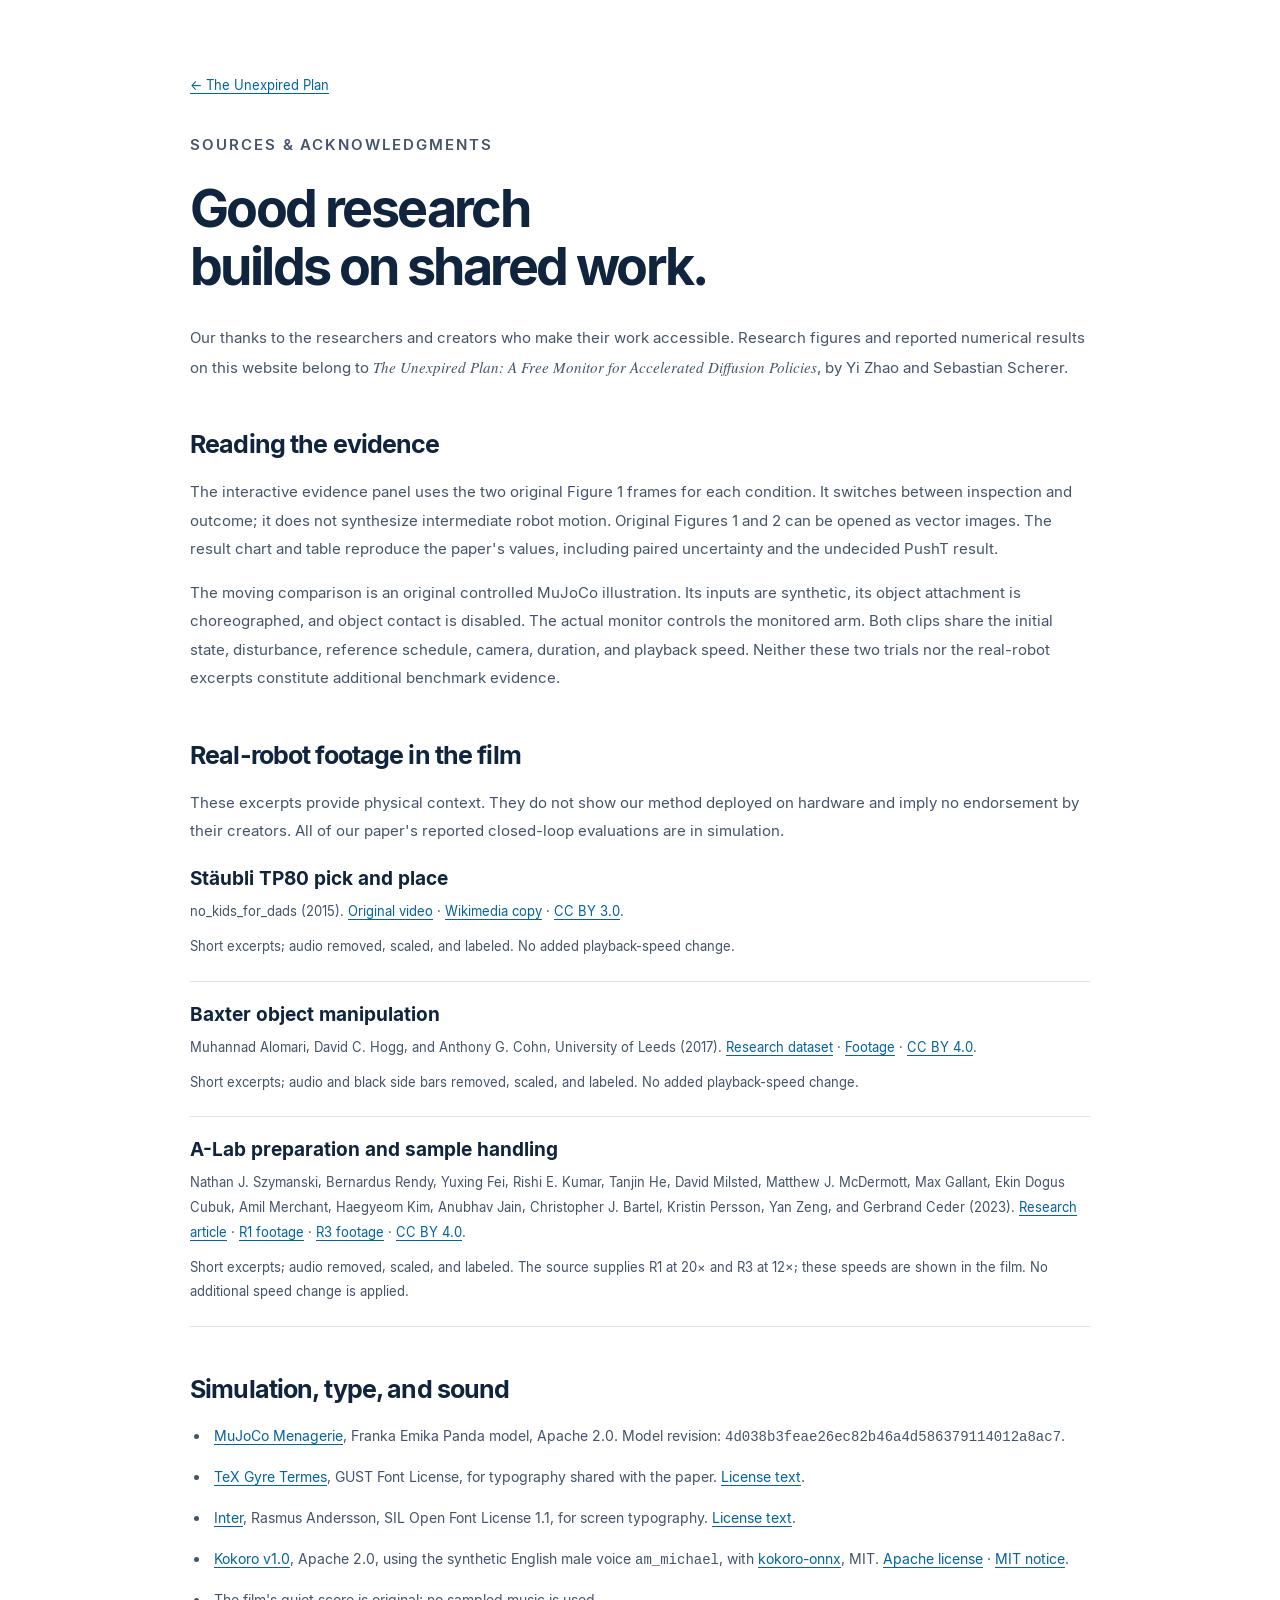
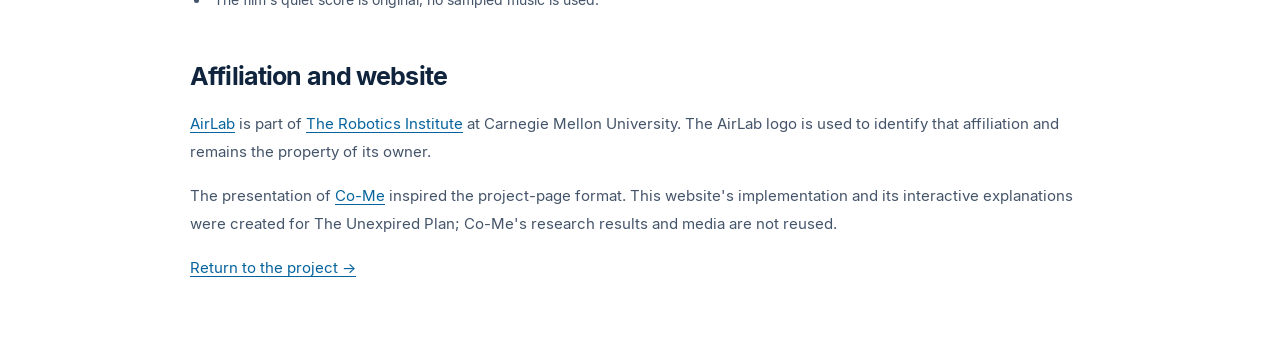
==== docs/credits.html @ 1ed5f67c "Release paper-aligned monitor, research website, and V3 film" ====
<!doctype html><html lang="en"><head><meta charset="utf-8"><meta name="viewport" content="width=device-width,initial-scale=1"><meta name="description" content="Research, footage, and software acknowledgments for The Unexpired Plan."><link rel="stylesheet" href="style.css"><link rel="icon" href="assets/favicon.svg" type="image/svg+xml"><title>Sources & acknowledgments · The Unexpired Plan</title></head><body><main class="credits-page wrap"><a class="back-link" href="./">← The Unexpired Plan</a><p class="eyebrow">SOURCES & ACKNOWLEDGMENTS</p><h1>Good research<br>builds on shared work.</h1><p>Our thanks to the researchers and creators who make their work accessible. Research figures and reported numerical results on this website belong to <em>The Unexpired Plan: A Free Monitor for Accelerated Diffusion Policies</em>, by Yi Zhao and Sebastian Scherer.</p><h2>Reading the evidence</h2><p>The interactive evidence panel uses the two original Figure 1 frames for each condition. It switches between inspection and outcome; it does not synthesize intermediate robot motion. Original Figures 1 and 2 can be opened as vector images. The result chart and table reproduce the paper's values, including paired uncertainty and the undecided PushT result.</p><p>The moving comparison is an original controlled MuJoCo illustration. Its inputs are synthetic, its object attachment is choreographed, and object contact is disabled. The actual monitor controls the monitored arm. Both clips share the initial state, disturbance, reference schedule, camera, duration, and playback speed. Neither these two trials nor the real-robot excerpts constitute additional benchmark evidence.</p><h2>Real-robot footage in the film</h2><p>These excerpts provide physical context. They do not show our method deployed on hardware and imply no endorsement by their creators. All of our paper's reported closed-loop evaluations are in simulation.</p><article class="credit-item"><h3>Stäubli TP80 pick and place</h3><p>no_kids_for_dads (2015). <a href="https://www.youtube.com/watch?v=PTOX66T6zS0">Original video</a> · <a href="https://commons.wikimedia.org/wiki/File:Staubli_TP80_pick_and_place.ogv">Wikimedia copy</a> · <a href="https://creativecommons.org/licenses/by/3.0/">CC BY 3.0</a>.</p><p>Short excerpts; audio removed, scaled, and labeled. No added playback-speed change.</p></article><article class="credit-item"><h3>Baxter object manipulation</h3><p>Muhannad Alomari, David C. Hogg, and Anthony G. Cohn, University of Leeds (2017). <a href="https://doi.org/10.5518/110">Research dataset</a> · <a href="https://commons.wikimedia.org/wiki/File:Baxter_full.webm">Footage</a> · <a href="https://creativecommons.org/licenses/by/4.0/">CC BY 4.0</a>.</p><p>Short excerpts; audio and black side bars removed, scaled, and labeled. No added playback-speed change.</p></article><article class="credit-item"><h3>A-Lab preparation and sample handling</h3><p>Nathan J. Szymanski, Bernardus Rendy, Yuxing Fei, Rishi E. Kumar, Tanjin He, David Milsted, Matthew J. McDermott, Max Gallant, Ekin Dogus Cubuk, Amil Merchant, Haegyeom Kim, Anubhav Jain, Christopher J. Bartel, Kristin Persson, Yan Zeng, and Gerbrand Ceder (2023). <a href="https://doi.org/10.1038/s41586-023-06734-w">Research article</a> · <a href="https://commons.wikimedia.org/wiki/File:Robot_arm_R1_operation_of_the_autonomous_laboratory_for_the_accelerated_synthesis_of_novel_materials_(handling_powders_and_slurries_in_the_sample_preparation_station).webm">R1 footage</a> · <a href="https://commons.wikimedia.org/wiki/File:Robot_arm_R3_(UR5e)_retrieving_powder_samples_(post-annealing)_and_cooperating_with_an_Aeris_X-ray_diffractometer_for_their_characterization_(autonomous_lab).webm">R3 footage</a> · <a href="https://creativecommons.org/licenses/by/4.0/">CC BY 4.0</a>.</p><p>Short excerpts; audio removed, scaled, and labeled. The source supplies R1 at 20× and R3 at 12×; these speeds are shown in the film. No additional speed change is applied.</p></article><h2>Simulation, type, and sound</h2><ul><li><a href="https://github.com/google-deepmind/mujoco_menagerie">MuJoCo Menagerie</a>, Franka Emika Panda model, Apache 2.0. Model revision: <code>4d038b3feae26ec82b46a4d586379114012a8ac7</code>.</li><li><a href="https://ctan.org/pkg/tex-gyre">TeX Gyre Termes</a>, GUST Font License, for typography shared with the paper. <a href="assets/licenses/TeX-Gyre-GUST-FONT-LICENSE.txt">License text</a>.</li><li><a href="https://rsms.me/inter/">Inter</a>, Rasmus Andersson, SIL Open Font License 1.1, for screen typography. <a href="assets/licenses/Inter-OFL.txt">License text</a>.</li><li><a href="https://huggingface.co/hexgrad/Kokoro-82M">Kokoro v1.0</a>, Apache 2.0, using the synthetic English male voice <code>am_michael</code>, with <a href="https://github.com/thewh1teagle/kokoro-onnx">kokoro-onnx</a>, MIT. <a href="assets/licenses/Apache-2.0.txt">Apache license</a> · <a href="assets/licenses/kokoro-onnx-MIT.txt">MIT notice</a>.</li><li>The film's quiet score is original; no sampled music is used.</li></ul><h2>Affiliation and website</h2><p><a href="https://theairlab.org/">AirLab</a> is part of <a href="https://www.ri.cmu.edu/">The Robotics Institute</a> at Carnegie Mellon University. The AirLab logo is used to identify that affiliation and remains the property of its owner.</p><p>The presentation of <a href="https://co-me-tokens.github.io/">Co-Me</a> inspired the project-page format. This website's implementation and its interactive explanations were created for The Unexpired Plan; Co-Me's research results and media are not reused.</p><p><a href="./">Return to the project →</a></p></main></body></html>
---- docs/style.css ----
@font-face{font-family:Inter;src:url('assets/fonts/Inter-Regular.ttf') format('truetype');font-weight:400;font-display:swap}
@font-face{font-family:Inter;src:url('assets/fonts/Inter-SemiBold.ttf') format('truetype');font-weight:600;font-display:swap}
@font-face{font-family:Inter;src:url('assets/fonts/Inter-Bold.ttf') format('truetype');font-weight:700;font-display:swap}
@font-face{font-family:Termes;src:url('assets/fonts/Termes-regular.ttf') format('truetype');font-weight:400;font-display:swap}
@font-face{font-family:Termes;src:url('assets/fonts/Termes-italic.ttf') format('truetype');font-weight:400;font-style:italic;font-display:swap}
:root{--ink:#10253d;--muted:#44546a;--blue:#05639d;--bright:#087cb9;--orange:#a84a10;--paper:#f8fafc;--line:#dbe3ed;--ice:#e9f3fa;--warm:#fcf0e6;--radius:18px;--max:1200px}
*,*::before,*::after{box-sizing:border-box}html{scroll-behavior:smooth;scroll-padding-top:90px}body{margin:0;background:#fff;color:var(--ink);font-family:Inter,Arial,sans-serif;font-size:17px;line-height:1.65;-webkit-font-smoothing:antialiased}button,input{font:inherit}button,a,input{-webkit-tap-highlight-color:transparent}button{cursor:pointer}a{color:inherit;text-decoration:none}a:hover{color:var(--blue)}a:focus-visible,button:focus-visible,input:focus-visible,summary:focus-visible,[tabindex]:focus-visible{outline:3px solid #d36828;outline-offset:5px}img,video,svg{max-width:100%}img,video{display:block}button{color:inherit}h1,h2,h3,p,figure{margin:0}h1,h2,h3{line-height:1.12}strong,b{font-weight:600}sub{line-height:0}button{border:0}em{font-family:Termes,Georgia,serif;font-weight:400}.wrap{width:min(var(--max),calc(100% - 96px));margin-inline:auto}.section{padding-top:116px;padding-bottom:116px}.eyebrow,.micro{font-size:12px;letter-spacing:.13em;font-weight:600;line-height:1.5}.eyebrow{color:var(--blue)}.micro{color:var(--muted)}.small-note{font-size:13px;line-height:1.6;color:var(--muted)}.sr-only{position:absolute;width:1px;height:1px;overflow:hidden;clip:rect(0,0,0,0);white-space:nowrap}.skip-link{position:fixed;z-index:30;top:10px;left:15px;padding:8px 15px;background:white;transform:translateY(-150%)}.skip-link:focus{transform:none}.site-header{height:76px;border-bottom:1px solid #dbe3edb3;display:flex;align-items:center;justify-content:space-between;padding:0 48px;background:#ffffffed;position:sticky;top:0;z-index:10;backdrop-filter:blur(16px)}.wordmark{display:flex;align-items:center;gap:11px;font-size:11px;letter-spacing:.14em;font-weight:700}.mark{width:29px;height:29px;stroke:var(--blue);stroke-width:2.5;fill:none}.mark circle{fill:var(--orange);stroke:none}.site-header nav{display:flex;gap:30px;align-items:center;font-size:13px;font-weight:600}.site-header nav a{position:relative;padding:8px 0}.site-header nav a::after{content:'';position:absolute;left:0;bottom:0;width:0;height:2px;background:var(--blue);transition:width .2s}.site-header nav a:hover::after,.site-header nav a.current::after{width:100%}
.hero{position:relative;padding-top:72px;background:linear-gradient(180deg,#f5f8fc 0%,#fff 88%);overflow:hidden}.hero-grid{position:absolute;inset:0 0 auto;height:550px;background-image:linear-gradient(#5882b20b 1px,transparent 1px),linear-gradient(90deg,#5882b20b 1px,transparent 1px);background-size:64px 64px;mask-image:linear-gradient(#000,transparent);pointer-events:none}.hero-copy{position:relative;text-align:center}.hero .eyebrow{display:flex;align-items:center;justify-content:center;gap:9px;font-size:11px}.status-dot{width:6px;height:6px;border-radius:50%;background:var(--blue);box-shadow:0 0 0 5px #05639d12}.hero h1{font-size:clamp(58px,7.2vw,99px);font-weight:600;letter-spacing:-.064em;margin-top:26px;line-height:1.08}.hero h1 em{letter-spacing:-.035em;color:var(--blue);font-size:1.08em}.title-dot{color:var(--orange)}.subtitle{font-size:clamp(19px,2.15vw,27px);letter-spacing:-.025em;line-height:1.4;margin-top:16px}.authors{display:flex;justify-content:center;gap:18px;align-items:center;margin-top:27px;font-size:18px;font-weight:600}.authors a{border-bottom:1px solid #b9c9d9}.authors>span{font-weight:400;color:#8795a8}.affiliation{font-size:13px;color:var(--muted);margin-top:9px}.hero-actions{display:flex;justify-content:center;gap:12px;margin:28px 0 48px}.button{display:inline-flex;align-items:center;justify-content:center;gap:12px;min-height:48px;border-radius:8px;padding:11px 20px;font-size:13px;font-weight:600;border:1px solid transparent;transition:background .2s,transform .2s}.button:hover{transform:translateY(-2px)}.button.primary{background:var(--ink);color:#fff;box-shadow:0 4px 12px #152b4315}.button.primary:hover{background:var(--blue)}.button.secondary{border-color:#c9d6e3;background:#ffffffaa}.button-detail{font-size:11px;font-weight:400;color:#d3e1ee;padding-left:12px;border-left:1px solid #ffffff35}.comparison{position:relative;box-shadow:0 24px 60px -24px #1a365d35;border:1px solid #d3dfeb;background:white;border-radius:var(--radius);overflow:hidden}.comparison-top{display:flex;justify-content:space-between;padding:15px 24px;border-bottom:1px solid var(--line);background:#fafcfe}.comparison-top .micro{font-size:10px;letter-spacing:.12em}.paired-views{display:grid;grid-template-columns:1fr 1fr}.trial{position:relative;min-width:0}.trial+.trial{border-left:1px solid var(--line)}.trial figcaption{display:flex;justify-content:space-between;align-items:center;gap:12px;padding:18px 24px 0;position:relative;z-index:1}.condition{font-size:15px;font-weight:600;display:flex;align-items:center;gap:8px;white-space:nowrap}.condition i{display:inline-block;width:7px;height:7px;border-radius:50%;background:var(--orange)}.on .condition i{background:var(--blue)}.trial-state{font-size:11px;line-height:1.3;color:var(--muted);text-align:right}.trial video{width:100%;height:auto;aspect-ratio:16/9;object-fit:contain;background:white}.outcome{position:absolute;right:22px;bottom:14px;padding:4px 9px;font-size:12px;font-weight:600;border-radius:4px;background:var(--warm);color:var(--orange);opacity:0;transform:translateY(4px);transition:opacity .25s,transform .25s}.on .outcome{background:var(--ice);color:var(--blue)}.outcome.visible{opacity:1;transform:none}.comparison-controls{display:flex;gap:15px;align-items:center;border-top:1px solid var(--line);padding:10px 20px;background:#f8fafc}.icon-button{background:transparent;min-width:32px;min-height:32px;display:inline-grid;place-items:center;font-size:16px;border-radius:6px}.icon-button:hover{background:var(--ice)}input[type=range]{accent-color:var(--blue);height:24px;cursor:pointer;min-width:0}.comparison-controls input{flex:1}.timecode{font-family:Inter,Arial,sans-serif;font-size:11px;font-variant-numeric:tabular-nums;white-space:nowrap;color:var(--muted)}.text-button{background:none;font-size:12px;font-weight:600;white-space:nowrap;padding:6px 0;display:inline-flex;gap:8px;align-items:center;border-bottom:1px solid #b8cbdc;color:var(--blue);line-height:1.4}.text-button:hover{color:var(--orange);border-color:var(--orange)}.comparison-caption{padding:14px 24px 16px;font-size:11px;color:var(--muted);line-height:1.8}.comparison-caption a{display:inline-block;border-bottom:1px solid #aabfd0;margin-left:3px}.hero-takeaway{display:flex;align-items:center;justify-content:space-between;padding-top:43px;padding-bottom:46px;border-bottom:1px solid var(--line)}.hero-takeaway p{font-size:23px;letter-spacing:-.035em;line-height:1.45;color:var(--muted)}.hero-takeaway strong{color:var(--ink)}.round-link{width:44px;height:44px;border:1px solid #b9cddb;border-radius:50%;display:grid;place-items:center;font-size:23px;color:var(--blue)}.round-link:hover{background:var(--ice)}
.section-heading{max-width:810px;margin-bottom:50px}.section-heading h2,.closing h2{font-size:clamp(40px,4.8vw,65px);letter-spacing:-.045em;line-height:1.08;font-weight:600;margin:18px 0 21px}.section-heading h2 em,.closing h2 em{color:var(--blue);font-size:1.1em}.section-lead{max-width:720px;font-size:18px;line-height:1.75;color:var(--muted)}.section-lead strong{color:var(--ink)}.evidence-toolbar{display:flex;justify-content:space-between;align-items:center;gap:15px;margin-bottom:18px}.evidence-toolbar>p{font-weight:600;font-size:15px}.segmented{display:inline-flex;background:#edf2f7;padding:4px;border-radius:8px;gap:2px}.segmented button{background:transparent;color:var(--muted);padding:7px 14px;font-size:12px;font-weight:600;border-radius:5px;white-space:nowrap}.segmented button.active{background:white;color:var(--ink);box-shadow:0 1px 5px #29496115}.evidence-grid{display:grid;grid-template-columns:repeat(3,1fr);gap:20px}.evidence-case{min-width:0;border:1px solid var(--line);border-radius:12px;overflow:hidden;background:#fff}.case-head{padding:19px 22px 15px}.case-head .micro{font-size:9px}.case-head h3{font-size:19px;font-weight:600;margin-top:7px;letter-spacing:-.025em}.paper-frame{padding:0 20px}.paper-frame img{width:100%;height:auto;aspect-ratio:1/1;object-fit:cover;border-radius:4px;transition:opacity .16s}.case-result{padding:19px 22px 15px;display:flex;align-items:center;justify-content:space-between;gap:10px}.case-result>strong{font-size:35px;letter-spacing:-.065em;line-height:1;color:var(--blue)}.case-result strong span{font-size:22px;letter-spacing:-.035em;color:var(--muted);font-weight:400}.case-result>span{font-size:11px;color:var(--muted)}.harmful .case-result>strong{color:var(--orange)}.case-reading{padding:15px 22px;background:var(--paper);border-top:1px solid var(--line);display:flex;flex-direction:column;gap:7px;font-size:11px;line-height:1.5}.case-reading>span{display:flex;justify-content:space-between;gap:8px;color:var(--muted)}.case-reading b{font-weight:400;font-variant-numeric:tabular-nums}.case-reading>strong{font-size:12px}.blue{color:var(--blue)}.orange{color:var(--orange)}.figure-caption{display:flex;align-items:flex-start;justify-content:space-between;gap:36px;margin-top:20px;font-size:12px;line-height:1.75;color:var(--muted)}.figure-caption p{max-width:790px}.abstract,.scope-notes{border-top:1px solid var(--line);border-bottom:1px solid var(--line);margin-top:36px}.abstract summary,.scope-notes summary{cursor:pointer;list-style:none;display:flex;justify-content:space-between;align-items:center;padding:18px 0;font-size:13px;font-weight:600}.abstract summary::-webkit-details-marker,.scope-notes summary::-webkit-details-marker{display:none}.abstract summary>span,.scope-notes summary>span{font-size:23px;font-weight:400}.abstract[open] summary>span,.scope-notes[open] summary>span{transform:rotate(45deg)}.abstract>div,.scope-notes>div{max-width:860px;padding:0 0 25px;font-size:15px;color:var(--muted)}.abstract p+p,.scope-notes p+p{margin-top:13px}
.method-section{background:var(--paper);border-top:1px solid var(--line);border-bottom:1px solid var(--line)}.method-lab{border:1px solid #cddae7;background:white;border-radius:var(--radius);overflow:hidden;box-shadow:0 12px 25px #214a7705}.method-intro{display:flex;gap:18px;align-items:flex-start;padding:28px 32px}.step-number{font-family:Termes,Georgia,serif;font-size:32px;line-height:1;color:#708aa2;font-style:italic;flex-shrink:0}.method-intro h3{font-size:22px;letter-spacing:-.035em;line-height:1.3}.method-intro p{font-size:14px;color:var(--muted);max-width:710px;margin-top:8px}.lab-label{margin-left:auto;white-space:nowrap;color:var(--muted);font-size:9px;letter-spacing:.1em;line-height:2}.plan-lab{padding:4px 32px 26px}.plan-label{display:flex;justify-content:space-between;gap:20px;font-size:12px;font-weight:600;margin:12px 0 10px}.plan-label>span+span{font-weight:400;color:var(--muted);font-size:11px}.plan-row{display:grid;grid-template-columns:repeat(10,1fr);gap:7px;height:56px}.action-cell{display:flex;align-items:center;justify-content:center;font-size:18px;font-variant-numeric:tabular-nums;border:1px solid #b9d4e8;background:#e7f2fa;color:var(--blue);border-radius:5px;transition:background .2s,color .2s,border-color .2s,opacity .2s}.action-cell.past{background:#eef1f4;color:#657286;border-color:#e1e6ec}.action-cell.empty{border:1px dashed #dfe5ed;background:transparent}.action-cell.compared{box-shadow:inset 0 0 0 2px var(--blue);border-color:var(--blue);font-weight:700;background:#d3e9f8}.proposal-row .action-cell{background:var(--warm);border-color:#e8c9b0;color:var(--orange)}.proposal-row .action-cell.empty{background:transparent;border:1px dashed #dfe5ed}.proposal-row .action-cell.compared{box-shadow:inset 0 0 0 2px var(--blue);border-color:var(--blue)}.plan-key{display:flex;justify-content:flex-end;gap:20px;margin-top:14px;font-size:10px;color:var(--muted)}.plan-key>span{display:flex;align-items:center;gap:6px}.plan-key i{width:10px;height:10px;border-radius:2px;display:inline-block;border:1px solid #c6d0dc}.key-past{background:#eef1f4}.key-plan{background:#e7f2fa}.plan-key .key-active{background:#d3e9f8;border:2px solid var(--blue)}.call-control{display:flex;align-items:center;gap:18px;margin-top:26px;border-top:1px solid var(--line);padding-top:18px}.call-control>label{font-size:11px;margin-left:auto}.call-control input{width:230px}.call-control output{font-size:14px;width:17px;color:var(--blue);font-weight:600}.lab-explanation{font-size:13px;margin-top:18px;padding:15px 18px;background:#f1f7fb;border-left:2px solid var(--blue);color:var(--ink);min-height:51px}.method-bottom{display:grid;grid-template-columns:1.05fr 1fr;border-top:1px solid var(--line)}.method-bottom article{padding:28px 32px}.method-bottom article+article{border-left:1px solid var(--line)}.method-bottom .method-intro{padding:0;align-items:center;margin-bottom:22px}.method-bottom .method-intro h3{font-size:20px}.checks-tabs button{padding:6px 13px}.check-lab>svg{width:100%;margin-top:20px;height:auto;display:block}.plot-guide{fill:none;stroke:#dbe3ed;stroke-width:1}.reference-curve{fill:none;stroke:#344f69;stroke-width:5;stroke-linecap:round}.proposal-curve{fill:none;stroke:#b26e1d;stroke-width:3;stroke-linecap:round;transition:d .35s}.truth-curve{fill:none;stroke:#a84a10;stroke-width:3;stroke-dasharray:8 8;opacity:0}.curve-key{display:flex;flex-wrap:wrap;gap:8px 16px;font-size:10px;color:var(--muted);margin:7px 0 18px}.curve-key span{display:flex;align-items:center;gap:5px}.curve-key [hidden]{display:none}.curve-key i{width:16px;height:0;border-top:3px solid #344f69}.curve-key .accel-line{border-color:#b26e1d}.curve-key .truth-line{border-color:#a84a10;border-top-style:dashed}.check-lab>p:not(.small-note),.response-lab>p{font-size:14px;line-height:1.75;min-height:74px}.check-lab .small-note{font-size:11px;margin-top:15px}.response-diagram{position:relative;height:183px;margin:30px 0 27px}.response-diagram>div{display:flex;align-items:center;gap:20px;height:47px}.ladder-label{font-size:11px;width:113px;flex-shrink:0;line-height:1.3;color:var(--muted)}.ladder-bar{display:block;border-top:1px dashed #cad4df;flex:1}.response-diagram svg{position:absolute;top:13px;left:123px;width:calc(100% - 123px);height:115px;overflow:visible}.response-diagram path{stroke:var(--blue);stroke-width:3;fill:none;stroke-linejoin:round;stroke-dasharray:560;stroke-dashoffset:0}.response-diagram circle{fill:var(--orange);stroke:white;stroke-width:2}.response-callout{margin-top:20px;border-top:1px solid var(--line);padding-top:16px;display:flex;justify-content:space-between;gap:15px;font-size:11px}.response-callout strong{color:var(--blue)}.paper-method{margin-top:30px;padding:24px;background:white;border:1px solid var(--line);border-radius:12px}.figure-button{display:block;background:white;width:100%;padding:0;position:relative;text-align:right}.figure-button img{width:100%;height:auto}.figure-button>span{display:inline-flex;align-items:center;gap:18px;font-size:11px;font-weight:600;color:var(--blue);padding-top:18px}.selection-strip{margin-top:36px;border-top:1px solid #cbd9e6;padding:29px 0 0}.selection-strip p{font-size:22px;line-height:1.5;letter-spacing:-.035em;margin-top:9px;max-width:780px}.selection-strip p strong{color:var(--blue)}.selection-footnote{display:block;font-size:12px;color:var(--muted);margin-top:12px}
.heldout-heading{display:flex;align-items:center;justify-content:space-between;padding:36px 0 40px;gap:40px;border-top:1px solid var(--line)}.heldout-heading h3{font-size:33px;font-weight:600;letter-spacing:-.04em;margin-top:14px;line-height:1.13}.heldout-heading p{font-size:13px;color:var(--muted);margin-top:15px}.headline-stat{display:flex;flex-direction:column;align-items:flex-end;text-align:right}.headline-stat>strong{font-size:103px;font-weight:400;line-height:1;color:var(--blue);letter-spacing:-.07em}.headline-stat>strong span{font-size:50px;letter-spacing:-.04em;margin-left:6px}.headline-stat>span{font-size:13px;margin-top:7px;color:var(--muted)}.headline-stat p{background:var(--ice);padding:7px 14px;border-radius:5px;color:var(--blue);font-size:13px;margin-top:14px}.heldout-chart{padding:28px 30px 22px;background:var(--paper);border-radius:var(--radius);border:1px solid var(--line)}.chart-column-head,.result-chart-row,.chart-axis{display:grid;grid-template-columns:220px 1fr 130px;gap:25px}.chart-column-head{font-size:10px;line-height:1.6;color:var(--muted);margin-bottom:20px}.chart-column-head>span:last-child{text-align:right}.result-chart-row{align-items:center;min-height:100px}.row-name{font-size:14px;font-weight:600;line-height:1.4}.row-name>span{font-size:11px;font-weight:400;display:block;color:var(--muted);margin-top:4px}.plot-area{height:100px;position:relative}.margin-band{position:absolute;top:0;bottom:0;left:60%;width:40%;background:#ddecf9}.zero-line{position:absolute;top:0;bottom:0;left:80%;border-left:1px dashed #7994aa}.estimate{position:absolute;left:var(--point);top:50%;color:var(--blue)}.estimate i{width:11px;height:11px;border-radius:50%;background:currentColor;position:absolute;left:-5px;top:-5px;border:2px solid var(--paper)}.estimate b{position:absolute;white-space:nowrap;left:0;bottom:10px;font-size:12px;font-weight:600;transform:translateX(-50%);letter-spacing:-.02em}.estimate.baseline{color:var(--orange)}.row-speed{font-size:26px;text-align:right;letter-spacing:-.035em;font-weight:400}.ours .row-name,.ours .row-speed{color:var(--blue)}.interval{position:absolute;left:var(--left);width:var(--width);height:2px;background:var(--blue);top:50%}.interval::before,.interval::after{content:'';height:11px;width:2px;position:absolute;top:-4px;background:var(--blue)}.interval::after{right:0}.chart-axis{margin-top:6px;font-size:11px;color:var(--muted);font-variant-numeric:tabular-nums}.chart-axis>div{display:flex;justify-content:space-between}.chart-axis>div>span{width:0;display:flex;justify-content:center}.chart-note{font-size:12px;color:var(--muted);margin-top:17px;display:flex;align-items:center;gap:8px}.margin-swatch{width:13px;height:13px;border:1px solid #9bbbda;background:#ddecf9;display:inline-block;flex-shrink:0}.family-heading{display:flex;justify-content:space-between;align-items:baseline;gap:20px;margin:65px 0 22px}.family-heading h3{font-size:23px;font-weight:600;letter-spacing:-.035em}.family-heading p{font-size:11px;color:var(--muted)}.table-scroll{overflow-x:auto}table{width:100%;border-collapse:collapse;white-space:nowrap;text-align:left}thead th{font-size:11px;font-weight:400;color:var(--muted);padding:14px 16px;border-top:1px solid var(--line);border-bottom:1px solid var(--line)}thead th:first-child,tbody th{padding-left:0}tbody th,tbody td{padding:23px 16px;border-bottom:1px solid var(--line);font-size:14px;font-weight:400}tbody th{font-weight:600}tbody th span{display:block;color:var(--muted);font-size:11px;font-weight:400;margin-top:3px}.table-speed{font-size:21px;color:var(--blue);letter-spacing:-.03em}.verdict{font-size:11px;padding:4px 8px;border-radius:4px;background:var(--ice);color:var(--blue)}.verdict.undecided{background:var(--warm);color:var(--orange)}.result-notes{display:grid;grid-template-columns:1fr 1fr;gap:40px;margin-top:26px;font-size:13px;color:var(--muted);line-height:1.8}.result-notes strong{color:var(--ink)}
.film-section{background:#10253d;color:#fff}.film-section .eyebrow{color:#91cef3}.film-heading{display:flex;justify-content:space-between;gap:30px;align-items:flex-end;margin-bottom:32px}.film-heading h2{font-size:52px;letter-spacing:-.05em;font-weight:600;margin-top:16px}.film-heading>p{color:#c9d8e6;font-size:14px;line-height:1.7}.film-section video{width:100%;height:auto;aspect-ratio:16/9;border-radius:10px;background:#fff;border:1px solid #ffffff30}.film-chapters{display:flex;justify-content:space-between;gap:20px;border-bottom:1px solid #516275;padding:21px 0}.film-chapters button{padding:0;background:none;text-align:left;line-height:1.4;color:#eef5fc;font-size:12px}.film-chapters button>span{color:#9ab8d0;font-size:11px;display:block;margin-bottom:5px;font-variant-numeric:tabular-nums}.film-chapters button:hover{color:#9edaff}.film-notes{display:grid;grid-template-columns:1.1fr 1fr;gap:44px;padding-top:28px;font-size:12px;line-height:1.85;color:#c9d8e6}.film-notes strong{color:white}.film-notes a{color:#a3dcff;border-bottom:1px solid #6ba7cb}.closing{display:flex;justify-content:space-between;align-items:center;padding-top:100px;padding-bottom:62px;gap:30px}.closing h2{font-size:55px;margin-bottom:0}.airlab-link{max-width:240px}.airlab-link img{width:240px;height:auto}.citation{padding:24px 28px;background:var(--paper);border:1px solid var(--line);border-radius:12px}.citation-heading{display:flex;justify-content:space-between;align-items:center;gap:20px;margin-bottom:18px}.citation h3{font-size:17px;font-weight:600}.citation pre{overflow-x:auto;font-size:12px;line-height:1.75;font-family:ui-monospace,SFMono-Regular,Consolas,monospace;color:#2a4d70;margin:0;white-space:pre-wrap;overflow-wrap:anywhere}.citation .small-note{margin-top:17px;font-size:11px}.site-footer{display:flex;align-items:center;justify-content:space-between;gap:25px;padding-top:40px;padding-bottom:37px;font-size:10px;color:var(--muted)}.site-footer>div{display:flex;gap:22px}.site-footer p>span{padding:0 5px}.site-footer a:hover{text-decoration:underline}
dialog{padding:0;border:1px solid #d6e1eb;border-radius:12px;color:var(--ink);max-width:min(95vw,1600px);width:max-content;max-height:93vh;background:#fff;box-shadow:0 20px 100px #001a3340}dialog::backdrop{background:#0a1c2fcc;backdrop-filter:blur(6px)}.dialog-bar{display:flex;justify-content:space-between;align-items:center;gap:25px;position:sticky;top:0;background:#fff;z-index:1;padding:13px 22px;border-bottom:1px solid var(--line)}.dialog-bar h2{font-size:17px;font-weight:600}.dialog-bar button{font-size:27px}.dialog-image{padding:20px;overflow:auto}.dialog-image img{max-height:72vh;min-width:min(700px,85vw);width:auto;height:auto;object-fit:contain}dialog>p{font-size:12px;padding:10px 22px 18px;color:var(--muted)}dialog>p a{color:var(--blue);text-decoration:underline}
.credits-page{padding-top:70px;padding-bottom:70px;max-width:900px}.credits-page h1{font-size:52px;letter-spacing:-.05em;margin:20px 0 28px}.credits-page h2{font-size:25px;margin:48px 0 20px;letter-spacing:-.035em}.credits-page p{font-size:15px;color:var(--muted);margin-top:15px;line-height:1.9}.credits-page a{color:var(--blue);text-decoration:underline;text-underline-offset:3px}.credits-page ul{padding-left:20px;font-size:14px;color:var(--muted)}.credits-page li{padding-left:4px;margin:14px 0;line-height:1.9}.credit-item{padding:22px 0;border-bottom:1px solid var(--line)}.credit-item h3{font-size:19px}.credit-item p{font-size:13px;margin-top:10px}.credits-page .back-link{display:inline-block;font-size:13px;margin-bottom:20px}
@media(min-width:1600px){:root{--max:1320px}.hero{padding-top:90px}.hero h1{font-size:110px}.hero-actions{margin-bottom:56px}.trial video{max-height:365px}.section{padding-block:130px}}
@media(max-width:1050px){.wrap{width:calc(100% - 64px)}.site-header{padding-inline:32px}.hero{padding-top:55px}.hero h1{font-size:75px}.trial figcaption{padding:17px 17px 0;align-items:flex-start}.condition{font-size:13px}.trial-state{font-size:10px;max-width:130px}.section{padding-block:88px}.case-result{display:block}.case-result>span{display:block;margin-top:7px}.case-reading>span{display:block}.case-reading b{display:block;margin-top:3px}.method-intro{padding:24px}.lab-label{display:none}.plan-lab{padding-inline:24px}.method-bottom article{padding:24px}.method-bottom .method-intro{gap:12px}.method-bottom .method-intro h3{font-size:18px}.step-number{font-size:28px}.chart-column-head,.result-chart-row,.chart-axis{grid-template-columns:170px 1fr 95px;gap:20px}.chart-column-head>span:last-child{font-size:9px}.family-heading{align-items:flex-start;flex-direction:column;gap:12px}.figure-caption{gap:20px}.case-head{padding-inline:17px}.case-head h3{font-size:17px}.case-reading{padding-inline:17px}.case-result{padding-inline:17px}.paper-frame{padding-inline:15px}.response-diagram{margin-top:32px}.ladder-label{width:100px}.response-diagram svg{left:111px;width:calc(100% - 111px)}.film-heading h2{font-size:45px}.site-footer{flex-direction:column;align-items:flex-start;gap:16px}}
@media(max-width:760px){html{scroll-padding-top:75px}.wrap{width:calc(100% - 40px)}.site-header{padding-inline:20px;height:64px}.wordmark{font-size:9px;gap:8px;letter-spacing:.08em}.mark{width:23px}.site-header nav{gap:17px;font-size:11px}.site-header nav a:first-child{display:none}.hero{padding-top:43px}.hero .eyebrow{font-size:8px;letter-spacing:.1em}.hero h1{font-size:clamp(40px,8.4vw,65px);margin-top:24px;letter-spacing:-.05em}.subtitle{font-size:18px;max-width:410px;margin:17px auto 0;line-height:1.4}.authors{font-size:15px;margin-top:24px;gap:14px}.affiliation{font-size:11px;max-width:370px;margin:10px auto 0;line-height:1.7}.hero-actions{margin:24px 0 31px;gap:9px}.button{font-size:11px;padding:10px 13px;gap:8px;min-height:43px}.button-detail{font-size:10px;padding-left:8px}.comparison{border-radius:12px}.comparison-top{padding:12px 14px;gap:10px}.comparison-top .micro{font-size:8px;letter-spacing:.08em}.trial figcaption{padding:14px 13px 0;display:block}.condition{font-size:12px;gap:6px}.trial-state{display:block;font-size:9px;text-align:left;max-width:none;margin-top:6px;min-height:24px;line-height:1.3}.trial video{margin-top:-6px}.outcome{font-size:9px;right:10px;bottom:9px;padding:3px 6px}.comparison-controls{padding:8px 12px;gap:10px}.comparison-controls .text-button{font-size:10px}.timecode{font-size:9px}.comparison-caption{padding:12px 15px;font-size:10px;line-height:1.7}.hero-takeaway{padding-block:29px;gap:15px}.hero-takeaway p{font-size:18px;line-height:1.5;letter-spacing:-.03em}.round-link{width:35px;height:35px;font-size:19px;flex-shrink:0}.section{padding-block:69px}.eyebrow{font-size:10px}.section-heading{margin-bottom:31px}.section-heading h2{font-size:42px;margin-top:14px;margin-bottom:17px;line-height:1.1}.section-lead{font-size:15px;line-height:1.8}.evidence-toolbar>p{font-size:12px}.segmented button{font-size:10px;padding:7px 10px}.evidence-grid{gap:10px}.case-head{padding:13px 11px 10px}.case-head .micro{font-size:7px;letter-spacing:.1em}.case-head h3{font-size:14px;line-height:1.25;min-height:35px}.paper-frame{padding:0 9px}.case-result{padding:13px 11px}.case-result>strong{font-size:28px}.case-result strong span{font-size:16px}.case-result>span{font-size:9px}.case-reading{padding:11px;font-size:9px;line-height:1.7;gap:7px}.case-reading>strong{font-size:9px;min-height:30px;line-height:1.6}.figure-caption{flex-direction:column;gap:10px;font-size:11px;margin-top:16px}.figure-caption .text-button{font-size:11px}.abstract{margin-top:27px}.abstract>div,.scope-notes>div{font-size:13px}.method-intro{padding:20px;gap:12px}.method-intro h3{font-size:19px}.method-intro p{font-size:12px}.plan-lab{padding:0 20px 20px}.plan-label{font-size:10px;gap:10px;align-items:center}.plan-label>span+span{font-size:9px}.plan-row{gap:4px;height:40px}.action-cell{font-size:13px;border-radius:3px}.action-cell.compared,.proposal-row .action-cell.compared{box-shadow:inset 0 0 0 1px var(--blue)}.plan-key{font-size:9px;gap:12px}.call-control{gap:10px;flex-wrap:wrap;margin-top:20px}.call-control .text-button{font-size:11px}.call-control>label{font-size:10px}.call-control input{width:30%;min-width:60px;flex:1}.lab-explanation{font-size:11px;padding:12px;min-height:63px;line-height:1.75}.method-bottom{grid-template-columns:1fr}.method-bottom article{padding:24px 20px}.method-bottom article+article{border-left:0;border-top:1px solid var(--line)}.method-bottom .method-intro h3{font-size:19px}.check-lab>svg{max-height:150px}.curve-key{font-size:10px}.check-lab>p:not(.small-note),.response-lab>p{font-size:13px;min-height:auto}.response-diagram{max-width:490px;height:148px;margin:25px 0 5px}.response-diagram svg{height:114px}.check-lab .small-note{font-size:11px}.paper-method{padding:14px;margin-top:20px}.figure-button>span{font-size:10px;padding-top:13px}.selection-strip{margin-top:28px;padding-top:23px}.selection-strip .micro{font-size:9px}.selection-strip p{font-size:18px;line-height:1.6}.selection-footnote{font-size:10px;line-height:1.8}.heldout-heading{padding-top:27px;padding-bottom:29px;gap:20px}.heldout-heading .micro{font-size:8px}.heldout-heading h3{font-size:25px;line-height:1.2;margin-top:12px}.heldout-heading p{font-size:11px;line-height:1.7}.headline-stat>strong{font-size:68px}.headline-stat>strong span{font-size:31px;margin-left:3px}.headline-stat>span{font-size:10px;max-width:120px;line-height:1.5}.headline-stat p{font-size:9px;padding:6px 8px;max-width:150px;line-height:1.6}.heldout-chart{padding:20px 16px 18px;border-radius:12px}.chart-column-head,.result-chart-row,.chart-axis{grid-template-columns:112px 1fr 55px;gap:12px}.chart-column-head{font-size:8px;gap:12px;margin-bottom:12px}.chart-column-head>span:last-child{font-size:8px}.row-name{font-size:11px}.row-name>span{font-size:9px}.row-speed{font-size:19px}.estimate b{font-size:10px}.result-chart-row,.plot-area{min-height:95px;height:95px}.chart-axis{font-size:9px}.chart-note{font-size:10px;align-items:flex-start;line-height:1.7;margin-top:13px}.margin-swatch{margin-top:3px;width:11px;height:11px}.family-heading{margin-top:43px;gap:9px}.family-heading h3{font-size:22px}.family-heading p{font-size:10px}thead th{font-size:10px;padding:12px 13px}tbody th,tbody td{font-size:12px;padding:18px 13px}tbody th span{font-size:10px}.table-speed{font-size:18px}.verdict{font-size:10px}.result-notes{grid-template-columns:1fr;gap:15px;font-size:12px;line-height:1.8;margin-top:23px}.scope-notes{margin-top:27px}.film-heading{align-items:flex-start;flex-direction:column;gap:15px;margin-bottom:23px}.film-heading h2{font-size:39px;margin-top:13px}.film-heading>p{font-size:12px}.film-heading>p br{display:none}.film-section video{border-radius:7px}.film-chapters{overflow:auto;gap:23px;padding-block:19px}.film-chapters button{font-size:11px;white-space:nowrap;flex-shrink:0}.film-chapters button>span{font-size:10px}.film-notes{grid-template-columns:1fr;gap:16px;font-size:11px;padding-top:22px}.closing{padding-top:62px;padding-bottom:36px;gap:25px}.closing h2{font-size:35px}.airlab-link{max-width:135px}.citation{padding:20px}.citation h3{font-size:14px}.citation-heading .text-button{font-size:10px}.citation pre{font-size:10px;line-height:1.8}.citation .small-note{font-size:10px}.site-footer{padding-block:30px;gap:12px;font-size:9px;line-height:1.8}.site-footer>div{gap:20px}.dialog-image{padding:12px}.dialog-bar{padding:12px 15px}.dialog-bar h2{font-size:14px}dialog>p{font-size:11px;padding-inline:15px}.credits-page h1{font-size:39px}.credits-page h2{font-size:23px}.credits-page p{font-size:14px}.credit-item p{font-size:12px}}
@media(max-width:450px){.wrap{width:calc(100% - 32px)}.site-header{padding-inline:16px}.site-header nav{gap:16px}.site-header nav a:nth-child(2){display:none}.hero h1{font-size:40px;letter-spacing:-.055em}.hero .eyebrow{font-size:7px;letter-spacing:.08em}.subtitle{font-size:17px;max-width:320px}.authors{font-size:14px}.affiliation{font-size:10px;max-width:310px}.hero-actions .button{font-size:10px;padding:10px 12px}.hero-actions{gap:8px}.button-detail{display:none}.paired-views{grid-template-columns:1fr}.trial+.trial{border-left:0;border-top:1px solid var(--line)}.trial figcaption{display:flex;padding:14px 15px 0}.trial-state{font-size:9px;margin:0;text-align:right;max-width:160px;min-height:0}.trial video{max-height:190px;object-fit:contain;margin-top:0}.condition{font-size:12px}.outcome{right:15px;bottom:10px}.comparison-top .micro{font-size:7px}.comparison-controls{gap:8px}.comparison-caption{font-size:9px}.hero-takeaway p{font-size:16px}.hero-takeaway .round-link{width:30px;height:30px}.section-heading h2{font-size:37px}.section-lead{font-size:14px}.evidence-toolbar{gap:10px}.evidence-toolbar>p{font-size:10px}.segmented button{padding:6px 8px;font-size:9px}.evidence-grid{grid-template-columns:1fr;gap:12px}.evidence-case{display:grid;grid-template-columns:113px 1fr;grid-template-rows:auto auto auto;padding:14px;column-gap:16px}.case-head{grid-column:2;grid-row:1;padding:0}.case-head h3{min-height:0;font-size:17px;margin-top:5px}.case-head .micro{font-size:8px}.paper-frame{grid-column:1;grid-row:1/4;padding:0;align-self:center}.case-result{grid-column:2;grid-row:2;padding:10px 0 8px;display:flex;justify-content:flex-start;align-items:baseline;gap:8px}.case-result>strong{font-size:25px}.case-result strong span{font-size:17px}.case-result>span{font-size:9px;display:inline;margin:0}.case-reading{grid-column:2;grid-row:3;padding:8px 0 0;background:white;gap:3px;font-size:9px}.case-reading>span{display:flex}.case-reading b{margin:0}.case-reading>strong{min-height:0;font-size:9px}.plan-lab{padding-inline:16px}.method-intro{padding-inline:16px}.plan-row{gap:3px;height:34px}.action-cell{font-size:11px}.plan-label{font-size:9px}.plan-label>span+span{font-size:8px}.plan-key{font-size:8px;gap:11px}.call-control{gap:8px}.call-control>label{font-size:9px}.call-control .text-button{font-size:10px}.lab-explanation{font-size:11px}.heldout-heading{gap:15px}.heldout-heading h3{font-size:24px}.heldout-heading>div:first-child p{font-size:10px;max-width:190px}.heldout-heading .micro{font-size:7px}.headline-stat>strong{font-size:56px}.headline-stat>strong span{font-size:27px}.headline-stat p{font-size:8px;padding:6px;max-width:127px}.headline-stat>span{font-size:9px;max-width:120px}.heldout-chart{padding:18px 12px}.chart-column-head,.result-chart-row,.chart-axis{grid-template-columns:96px 1fr 45px;gap:10px}.chart-column-head{font-size:7px}.chart-column-head>span:last-child{font-size:7px}.row-name{font-size:10px}.row-name>span{font-size:8px}.row-speed{font-size:16px}.estimate b{font-size:9px}.chart-axis{font-size:8px}.closing{align-items:flex-start;flex-direction:column;gap:24px}.closing h2{font-size:39px}.airlab-link{max-width:150px}.citation-heading{gap:10px}.citation h3{font-size:13px}.citation{padding:17px}}
/* Keep supporting copy readable on high-density displays. */
.hero h1 em{margin-right:.075em}
.comparison-caption{font-size:12px}
.trial-state{font-size:12px}
.figure-caption{font-size:13px}
.case-reading{font-size:12px}
.case-reading>strong{font-size:13px}
.plan-label{font-size:13px}
.plan-key,.curve-key{font-size:11px}
.check-lab .small-note{font-size:12px}
.chart-note{font-size:13px}
.chart-column-head{font-size:11px}
.film-notes{font-size:13px}
@media(max-width:760px){.comparison-caption,.trial-state{font-size:11px}.figure-caption{font-size:12px}.case-reading,.case-reading>strong{font-size:10px}.plan-label{font-size:11px}.plan-key,.curve-key{font-size:10px}.chart-note{font-size:11px}.chart-column-head{font-size:9px}.film-notes{font-size:12px}}
@media(max-width:450px){.hero h1{font-size:38px}.hero-actions{gap:7px}.hero-actions .button{font-size:10px;padding-inline:10px;gap:6px}.case-reading,.case-reading>strong{font-size:10px}.plan-label{font-size:10px}.plan-key{font-size:9px}.chart-column-head{font-size:8px}.trial-state{font-size:10px}}
@media(prefers-reduced-motion:reduce){html{scroll-behavior:auto}*,*::before,*::after{animation:none!important;transition:none!important}.button:hover{transform:none}}
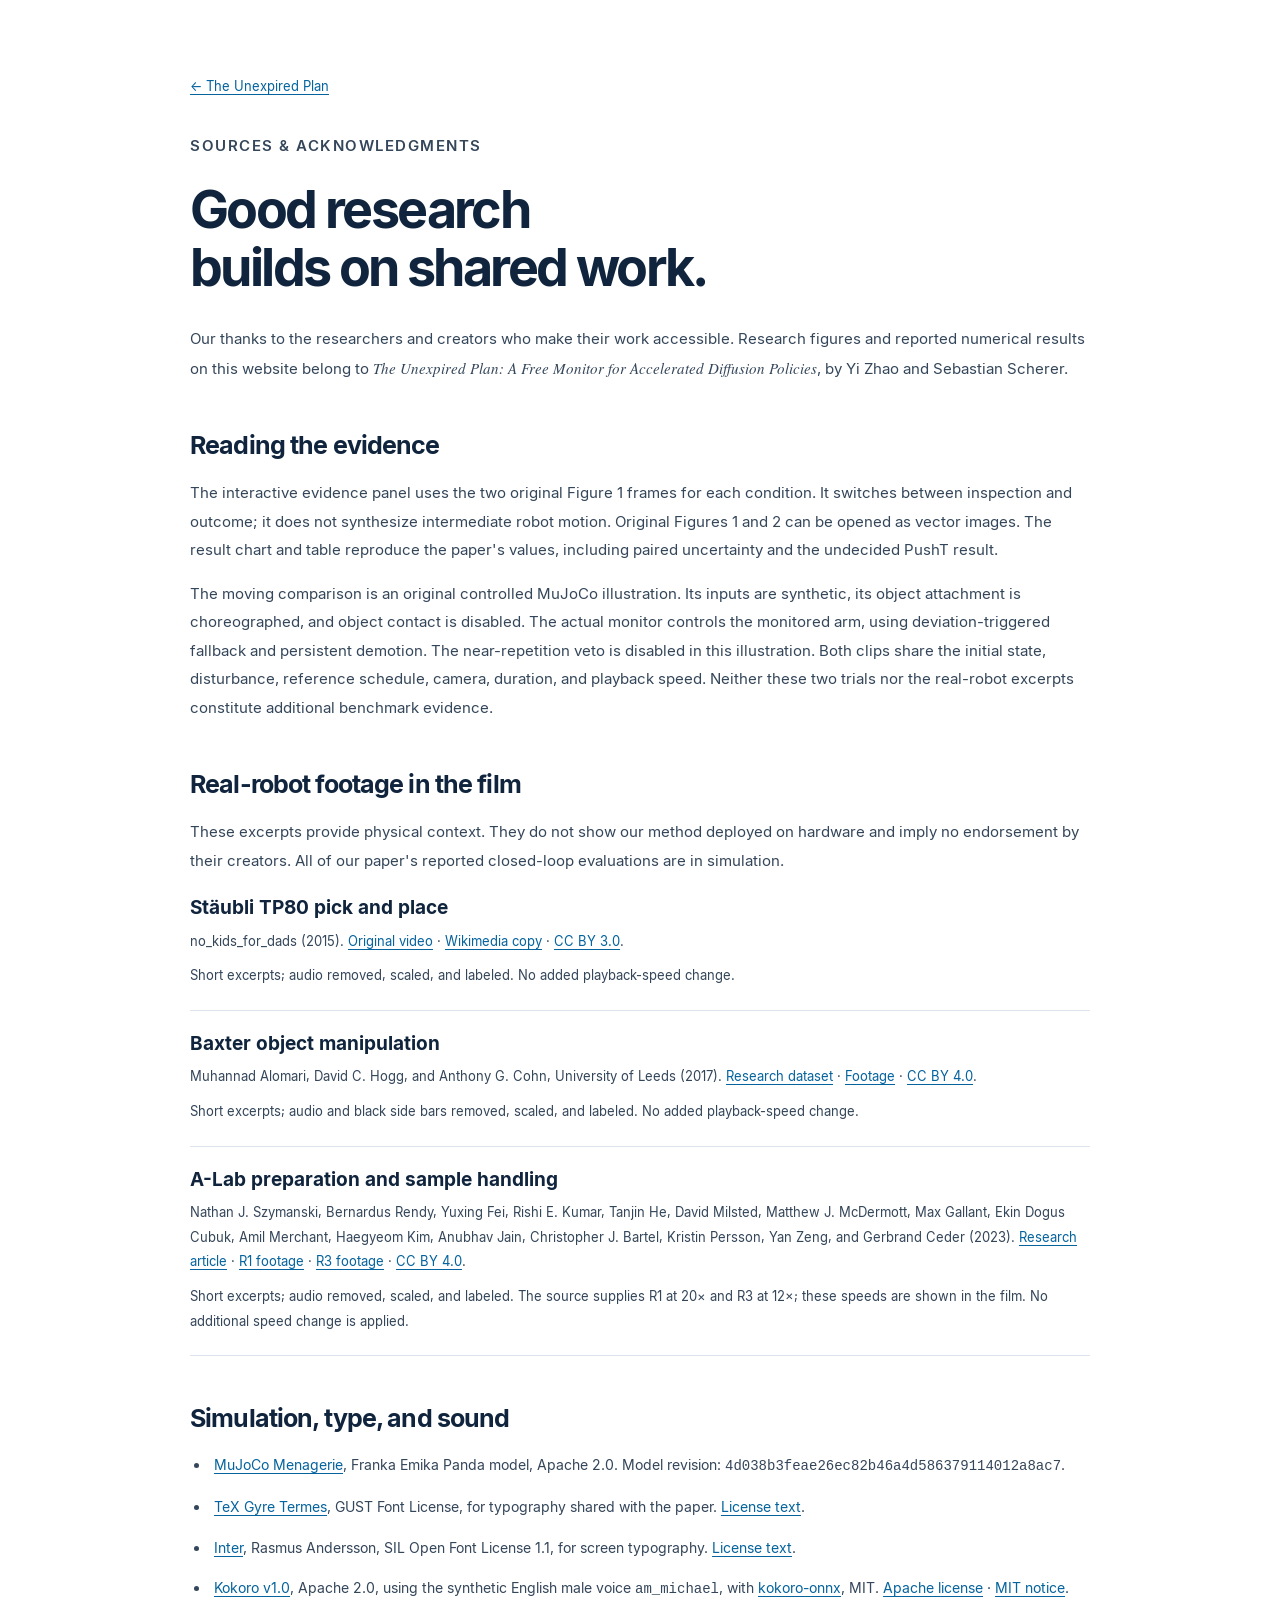
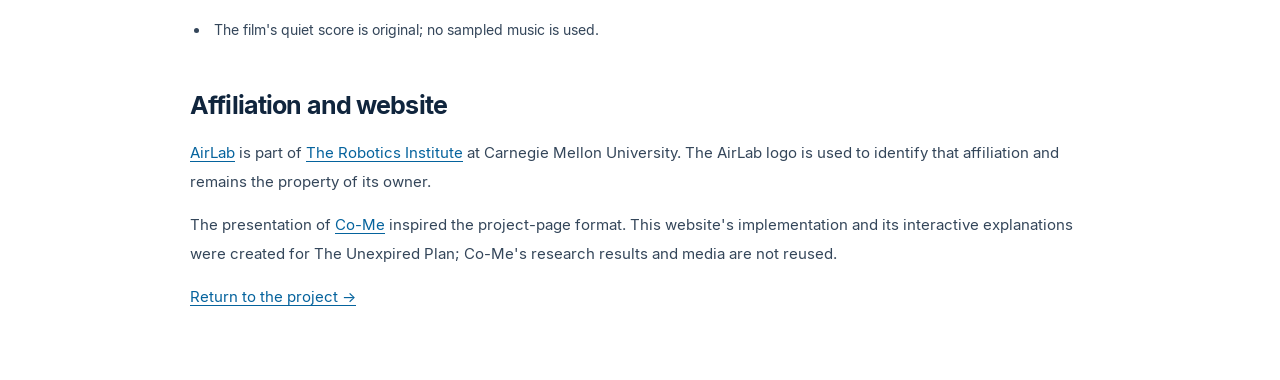
==== commit 091f9582: "Polish publication materials and clarify demonstration scope" ====
--- a/docs/credits.html
+++ b/docs/credits.html
@@ -1 +1 @@
-<!doctype html><html lang="en"><head><meta charset="utf-8"><meta name="viewport" content="width=device-width,initial-scale=1"><meta name="description" content="Research, footage, and software acknowledgments for The Unexpired Plan."><link rel="stylesheet" href="style.css"><link rel="icon" href="assets/favicon.svg" type="image/svg+xml"><title>Sources & acknowledgments · The Unexpired Plan</title></head><body><main class="credits-page wrap"><a class="back-link" href="./">← The Unexpired Plan</a><p class="eyebrow">SOURCES & ACKNOWLEDGMENTS</p><h1>Good research<br>builds on shared work.</h1><p>Our thanks to the researchers and creators who make their work accessible. Research figures and reported numerical results on this website belong to <em>The Unexpired Plan: A Free Monitor for Accelerated Diffusion Policies</em>, by Yi Zhao and Sebastian Scherer.</p><h2>Reading the evidence</h2><p>The interactive evidence panel uses the two original Figure 1 frames for each condition. It switches between inspection and outcome; it does not synthesize intermediate robot motion. Original Figures 1 and 2 can be opened as vector images. The result chart and table reproduce the paper's values, including paired uncertainty and the undecided PushT result.</p><p>The moving comparison is an original controlled MuJoCo illustration. Its inputs are synthetic, its object attachment is choreographed, and object contact is disabled. The actual monitor controls the monitored arm. Both clips share the initial state, disturbance, reference schedule, camera, duration, and playback speed. Neither these two trials nor the real-robot excerpts constitute additional benchmark evidence.</p><h2>Real-robot footage in the film</h2><p>These excerpts provide physical context. They do not show our method deployed on hardware and imply no endorsement by their creators. All of our paper's reported closed-loop evaluations are in simulation.</p><article class="credit-item"><h3>Stäubli TP80 pick and place</h3><p>no_kids_for_dads (2015). <a href="https://www.youtube.com/watch?v=PTOX66T6zS0">Original video</a> · <a href="https://commons.wikimedia.org/wiki/File:Staubli_TP80_pick_and_place.ogv">Wikimedia copy</a> · <a href="https://creativecommons.org/licenses/by/3.0/">CC BY 3.0</a>.</p><p>Short excerpts; audio removed, scaled, and labeled. No added playback-speed change.</p></article><article class="credit-item"><h3>Baxter object manipulation</h3><p>Muhannad Alomari, David C. Hogg, and Anthony G. Cohn, University of Leeds (2017). <a href="https://doi.org/10.5518/110">Research dataset</a> · <a href="https://commons.wikimedia.org/wiki/File:Baxter_full.webm">Footage</a> · <a href="https://creativecommons.org/licenses/by/4.0/">CC BY 4.0</a>.</p><p>Short excerpts; audio and black side bars removed, scaled, and labeled. No added playback-speed change.</p></article><article class="credit-item"><h3>A-Lab preparation and sample handling</h3><p>Nathan J. Szymanski, Bernardus Rendy, Yuxing Fei, Rishi E. Kumar, Tanjin He, David Milsted, Matthew J. McDermott, Max Gallant, Ekin Dogus Cubuk, Amil Merchant, Haegyeom Kim, Anubhav Jain, Christopher J. Bartel, Kristin Persson, Yan Zeng, and Gerbrand Ceder (2023). <a href="https://doi.org/10.1038/s41586-023-06734-w">Research article</a> · <a href="https://commons.wikimedia.org/wiki/File:Robot_arm_R1_operation_of_the_autonomous_laboratory_for_the_accelerated_synthesis_of_novel_materials_(handling_powders_and_slurries_in_the_sample_preparation_station).webm">R1 footage</a> · <a href="https://commons.wikimedia.org/wiki/File:Robot_arm_R3_(UR5e)_retrieving_powder_samples_(post-annealing)_and_cooperating_with_an_Aeris_X-ray_diffractometer_for_their_characterization_(autonomous_lab).webm">R3 footage</a> · <a href="https://creativecommons.org/licenses/by/4.0/">CC BY 4.0</a>.</p><p>Short excerpts; audio removed, scaled, and labeled. The source supplies R1 at 20× and R3 at 12×; these speeds are shown in the film. No additional speed change is applied.</p></article><h2>Simulation, type, and sound</h2><ul><li><a href="https://github.com/google-deepmind/mujoco_menagerie">MuJoCo Menagerie</a>, Franka Emika Panda model, Apache 2.0. Model revision: <code>4d038b3feae26ec82b46a4d586379114012a8ac7</code>.</li><li><a href="https://ctan.org/pkg/tex-gyre">TeX Gyre Termes</a>, GUST Font License, for typography shared with the paper. <a href="assets/licenses/TeX-Gyre-GUST-FONT-LICENSE.txt">License text</a>.</li><li><a href="https://rsms.me/inter/">Inter</a>, Rasmus Andersson, SIL Open Font License 1.1, for screen typography. <a href="assets/licenses/Inter-OFL.txt">License text</a>.</li><li><a href="https://huggingface.co/hexgrad/Kokoro-82M">Kokoro v1.0</a>, Apache 2.0, using the synthetic English male voice <code>am_michael</code>, with <a href="https://github.com/thewh1teagle/kokoro-onnx">kokoro-onnx</a>, MIT. <a href="assets/licenses/Apache-2.0.txt">Apache license</a> · <a href="assets/licenses/kokoro-onnx-MIT.txt">MIT notice</a>.</li><li>The film's quiet score is original; no sampled music is used.</li></ul><h2>Affiliation and website</h2><p><a href="https://theairlab.org/">AirLab</a> is part of <a href="https://www.ri.cmu.edu/">The Robotics Institute</a> at Carnegie Mellon University. The AirLab logo is used to identify that affiliation and remains the property of its owner.</p><p>The presentation of <a href="https://co-me-tokens.github.io/">Co-Me</a> inspired the project-page format. This website's implementation and its interactive explanations were created for The Unexpired Plan; Co-Me's research results and media are not reused.</p><p><a href="./">Return to the project →</a></p></main></body></html>
+<!doctype html><html lang="en"><head><meta charset="utf-8"><meta name="viewport" content="width=device-width,initial-scale=1"><meta name="description" content="Research, footage, and software acknowledgments for The Unexpired Plan."><link rel="stylesheet" href="style.css"><link rel="icon" href="assets/favicon.svg" type="image/svg+xml"><title>Sources & acknowledgments · The Unexpired Plan</title></head><body><main class="credits-page wrap"><a class="back-link" href="./">← The Unexpired Plan</a><p class="eyebrow">SOURCES & ACKNOWLEDGMENTS</p><h1>Good research<br>builds on shared work.</h1><p>Our thanks to the researchers and creators who make their work accessible. Research figures and reported numerical results on this website belong to <em>The Unexpired Plan: A Free Monitor for Accelerated Diffusion Policies</em>, by Yi Zhao and Sebastian Scherer.</p><h2>Reading the evidence</h2><p>The interactive evidence panel uses the two original Figure 1 frames for each condition. It switches between inspection and outcome; it does not synthesize intermediate robot motion. Original Figures 1 and 2 can be opened as vector images. The result chart and table reproduce the paper's values, including paired uncertainty and the undecided PushT result.</p><p>The moving comparison is an original controlled MuJoCo illustration. Its inputs are synthetic, its object attachment is choreographed, and object contact is disabled. The actual monitor controls the monitored arm, using deviation-triggered fallback and persistent demotion. The near-repetition veto is disabled in this illustration. Both clips share the initial state, disturbance, reference schedule, camera, duration, and playback speed. Neither these two trials nor the real-robot excerpts constitute additional benchmark evidence.</p><h2>Real-robot footage in the film</h2><p>These excerpts provide physical context. They do not show our method deployed on hardware and imply no endorsement by their creators. All of our paper's reported closed-loop evaluations are in simulation.</p><article class="credit-item"><h3>Stäubli TP80 pick and place</h3><p>no_kids_for_dads (2015). <a href="https://www.youtube.com/watch?v=PTOX66T6zS0">Original video</a> · <a href="https://commons.wikimedia.org/wiki/File:Staubli_TP80_pick_and_place.ogv">Wikimedia copy</a> · <a href="https://creativecommons.org/licenses/by/3.0/">CC BY 3.0</a>.</p><p>Short excerpts; audio removed, scaled, and labeled. No added playback-speed change.</p></article><article class="credit-item"><h3>Baxter object manipulation</h3><p>Muhannad Alomari, David C. Hogg, and Anthony G. Cohn, University of Leeds (2017). <a href="https://doi.org/10.5518/110">Research dataset</a> · <a href="https://commons.wikimedia.org/wiki/File:Baxter_full.webm">Footage</a> · <a href="https://creativecommons.org/licenses/by/4.0/">CC BY 4.0</a>.</p><p>Short excerpts; audio and black side bars removed, scaled, and labeled. No added playback-speed change.</p></article><article class="credit-item"><h3>A-Lab preparation and sample handling</h3><p>Nathan J. Szymanski, Bernardus Rendy, Yuxing Fei, Rishi E. Kumar, Tanjin He, David Milsted, Matthew J. McDermott, Max Gallant, Ekin Dogus Cubuk, Amil Merchant, Haegyeom Kim, Anubhav Jain, Christopher J. Bartel, Kristin Persson, Yan Zeng, and Gerbrand Ceder (2023). <a href="https://doi.org/10.1038/s41586-023-06734-w">Research article</a> · <a href="https://commons.wikimedia.org/wiki/File:Robot_arm_R1_operation_of_the_autonomous_laboratory_for_the_accelerated_synthesis_of_novel_materials_(handling_powders_and_slurries_in_the_sample_preparation_station).webm">R1 footage</a> · <a href="https://commons.wikimedia.org/wiki/File:Robot_arm_R3_(UR5e)_retrieving_powder_samples_(post-annealing)_and_cooperating_with_an_Aeris_X-ray_diffractometer_for_their_characterization_(autonomous_lab).webm">R3 footage</a> · <a href="https://creativecommons.org/licenses/by/4.0/">CC BY 4.0</a>.</p><p>Short excerpts; audio removed, scaled, and labeled. The source supplies R1 at 20× and R3 at 12×; these speeds are shown in the film. No additional speed change is applied.</p></article><h2>Simulation, type, and sound</h2><ul><li><a href="https://github.com/google-deepmind/mujoco_menagerie">MuJoCo Menagerie</a>, Franka Emika Panda model, Apache 2.0. Model revision: <code>4d038b3feae26ec82b46a4d586379114012a8ac7</code>.</li><li><a href="https://ctan.org/pkg/tex-gyre">TeX Gyre Termes</a>, GUST Font License, for typography shared with the paper. <a href="assets/licenses/TeX-Gyre-GUST-FONT-LICENSE.txt">License text</a>.</li><li><a href="https://rsms.me/inter/">Inter</a>, Rasmus Andersson, SIL Open Font License 1.1, for screen typography. <a href="assets/licenses/Inter-OFL.txt">License text</a>.</li><li><a href="https://huggingface.co/hexgrad/Kokoro-82M">Kokoro v1.0</a>, Apache 2.0, using the synthetic English male voice <code>am_michael</code>, with <a href="https://github.com/thewh1teagle/kokoro-onnx">kokoro-onnx</a>, MIT. <a href="assets/licenses/Apache-2.0.txt">Apache license</a> · <a href="assets/licenses/kokoro-onnx-MIT.txt">MIT notice</a>.</li><li>The film's quiet score is original; no sampled music is used.</li></ul><h2>Affiliation and website</h2><p><a href="https://theairlab.org/">AirLab</a> is part of <a href="https://www.ri.cmu.edu/">The Robotics Institute</a> at Carnegie Mellon University. The AirLab logo is used to identify that affiliation and remains the property of its owner.</p><p>The presentation of <a href="https://co-me-tokens.github.io/">Co-Me</a> inspired the project-page format. This website's implementation and its interactive explanations were created for The Unexpired Plan; Co-Me's research results and media are not reused.</p><p><a href="./">Return to the project →</a></p></main></body></html>
--- a/docs/style.css
+++ b/docs/style.css
@@ -4,6 +4,7 @@
 @font-face{font-family:Termes;src:url('assets/fonts/Termes-regular.ttf') format('truetype');font-weight:400;font-display:swap}
 @font-face{font-family:Termes;src:url('assets/fonts/Termes-italic.ttf') format('truetype');font-weight:400;font-style:italic;font-display:swap}
 :root{--ink:#10253d;--muted:#44546a;--blue:#05639d;--bright:#087cb9;--orange:#a84a10;--paper:#f8fafc;--line:#dbe3ed;--ice:#e9f3fa;--warm:#fcf0e6;--radius:18px;--max:1200px}
+.checks-controls{display:flex;align-items:center;justify-content:space-between;flex-wrap:wrap;gap:12px 16px}.checks-controls>.text-button{min-width:64px}
 *,*::before,*::after{box-sizing:border-box}html{scroll-behavior:smooth;scroll-padding-top:90px}body{margin:0;background:#fff;color:var(--ink);font-family:Inter,Arial,sans-serif;font-size:17px;line-height:1.65;-webkit-font-smoothing:antialiased}button,input{font:inherit}button,a,input{-webkit-tap-highlight-color:transparent}button{cursor:pointer}a{color:inherit;text-decoration:none}a:hover{color:var(--blue)}a:focus-visible,button:focus-visible,input:focus-visible,summary:focus-visible,[tabindex]:focus-visible{outline:3px solid #d36828;outline-offset:5px}img,video,svg{max-width:100%}img,video{display:block}button{color:inherit}h1,h2,h3,p,figure{margin:0}h1,h2,h3{line-height:1.12}strong,b{font-weight:600}sub{line-height:0}button{border:0}em{font-family:Termes,Georgia,serif;font-weight:400}.wrap{width:min(var(--max),calc(100% - 96px));margin-inline:auto}.section{padding-top:116px;padding-bottom:116px}.eyebrow,.micro{font-size:12px;letter-spacing:.13em;font-weight:600;line-height:1.5}.eyebrow{color:var(--blue)}.micro{color:var(--muted)}.small-note{font-size:13px;line-height:1.6;color:var(--muted)}.sr-only{position:absolute;width:1px;height:1px;overflow:hidden;clip:rect(0,0,0,0);white-space:nowrap}.skip-link{position:fixed;z-index:30;top:10px;left:15px;padding:8px 15px;background:white;transform:translateY(-150%)}.skip-link:focus{transform:none}.site-header{height:76px;border-bottom:1px solid #dbe3edb3;display:flex;align-items:center;justify-content:space-between;padding:0 48px;background:#ffffffed;position:sticky;top:0;z-index:10;backdrop-filter:blur(16px)}.wordmark{display:flex;align-items:center;gap:11px;font-size:11px;letter-spacing:.14em;font-weight:700}.mark{width:29px;height:29px;stroke:var(--blue);stroke-width:2.5;fill:none}.mark circle{fill:var(--orange);stroke:none}.site-header nav{display:flex;gap:30px;align-items:center;font-size:13px;font-weight:600}.site-header nav a{position:relative;padding:8px 0}.site-header nav a::after{content:'';position:absolute;left:0;bottom:0;width:0;height:2px;background:var(--blue);transition:width .2s}.site-header nav a:hover::after,.site-header nav a.current::after{width:100%}
 .hero{position:relative;padding-top:72px;background:linear-gradient(180deg,#f5f8fc 0%,#fff 88%);overflow:hidden}.hero-grid{position:absolute;inset:0 0 auto;height:550px;background-image:linear-gradient(#5882b20b 1px,transparent 1px),linear-gradient(90deg,#5882b20b 1px,transparent 1px);background-size:64px 64px;mask-image:linear-gradient(#000,transparent);pointer-events:none}.hero-copy{position:relative;text-align:center}.hero .eyebrow{display:flex;align-items:center;justify-content:center;gap:9px;font-size:11px}.status-dot{width:6px;height:6px;border-radius:50%;background:var(--blue);box-shadow:0 0 0 5px #05639d12}.hero h1{font-size:clamp(58px,7.2vw,99px);font-weight:600;letter-spacing:-.064em;margin-top:26px;line-height:1.08}.hero h1 em{letter-spacing:-.035em;color:var(--blue);font-size:1.08em}.title-dot{color:var(--orange)}.subtitle{font-size:clamp(19px,2.15vw,27px);letter-spacing:-.025em;line-height:1.4;margin-top:16px}.authors{display:flex;justify-content:center;gap:18px;align-items:center;margin-top:27px;font-size:18px;font-weight:600}.authors a{border-bottom:1px solid #b9c9d9}.authors>span{font-weight:400;color:#8795a8}.affiliation{font-size:13px;color:var(--muted);margin-top:9px}.hero-actions{display:flex;justify-content:center;gap:12px;margin:28px 0 48px}.button{display:inline-flex;align-items:center;justify-content:center;gap:12px;min-height:48px;border-radius:8px;padding:11px 20px;font-size:13px;font-weight:600;border:1px solid transparent;transition:background .2s,transform .2s}.button:hover{transform:translateY(-2px)}.button.primary{background:var(--ink);color:#fff;box-shadow:0 4px 12px #152b4315}.button.primary:hover{background:var(--blue)}.button.secondary{border-color:#c9d6e3;background:#ffffffaa}.button-detail{font-size:11px;font-weight:400;color:#d3e1ee;padding-left:12px;border-left:1px solid #ffffff35}.comparison{position:relative;box-shadow:0 24px 60px -24px #1a365d35;border:1px solid #d3dfeb;background:white;border-radius:var(--radius);overflow:hidden}.comparison-top{display:flex;justify-content:space-between;padding:15px 24px;border-bottom:1px solid var(--line);background:#fafcfe}.comparison-top .micro{font-size:10px;letter-spacing:.12em}.paired-views{display:grid;grid-template-columns:1fr 1fr}.trial{position:relative;min-width:0}.trial+.trial{border-left:1px solid var(--line)}.trial figcaption{display:flex;justify-content:space-between;align-items:center;gap:12px;padding:18px 24px 0;position:relative;z-index:1}.condition{font-size:15px;font-weight:600;display:flex;align-items:center;gap:8px;white-space:nowrap}.condition i{display:inline-block;width:7px;height:7px;border-radius:50%;background:var(--orange)}.on .condition i{background:var(--blue)}.trial-state{font-size:11px;line-height:1.3;color:var(--muted);text-align:right}.trial video{width:100%;height:auto;aspect-ratio:16/9;object-fit:contain;background:white}.outcome{position:absolute;right:22px;bottom:14px;padding:4px 9px;font-size:12px;font-weight:600;border-radius:4px;background:var(--warm);color:var(--orange);opacity:0;transform:translateY(4px);transition:opacity .25s,transform .25s}.on .outcome{background:var(--ice);color:var(--blue)}.outcome.visible{opacity:1;transform:none}.comparison-controls{display:flex;gap:15px;align-items:center;border-top:1px solid var(--line);padding:10px 20px;background:#f8fafc}.icon-button{background:transparent;min-width:32px;min-height:32px;display:inline-grid;place-items:center;font-size:16px;border-radius:6px}.icon-button:hover{background:var(--ice)}input[type=range]{accent-color:var(--blue);height:24px;cursor:pointer;min-width:0}.comparison-controls input{flex:1}.timecode{font-family:Inter,Arial,sans-serif;font-size:11px;font-variant-numeric:tabular-nums;white-space:nowrap;color:var(--muted)}.text-button{background:none;font-size:12px;font-weight:600;white-space:nowrap;padding:6px 0;display:inline-flex;gap:8px;align-items:center;border-bottom:1px solid #b8cbdc;color:var(--blue);line-height:1.4}.text-button:hover{color:var(--orange);border-color:var(--orange)}.comparison-caption{padding:14px 24px 16px;font-size:11px;color:var(--muted);line-height:1.8}.comparison-caption a{display:inline-block;border-bottom:1px solid #aabfd0;margin-left:3px}.hero-takeaway{display:flex;align-items:center;justify-content:space-between;padding-top:43px;padding-bottom:46px;border-bottom:1px solid var(--line)}.hero-takeaway p{font-size:23px;letter-spacing:-.035em;line-height:1.45;color:var(--muted)}.hero-takeaway strong{color:var(--ink)}.round-link{width:44px;height:44px;border:1px solid #b9cddb;border-radius:50%;display:grid;place-items:center;font-size:23px;color:var(--blue)}.round-link:hover{background:var(--ice)}
 .section-heading{max-width:810px;margin-bottom:50px}.section-heading h2,.closing h2{font-size:clamp(40px,4.8vw,65px);letter-spacing:-.045em;line-height:1.08;font-weight:600;margin:18px 0 21px}.section-heading h2 em,.closing h2 em{color:var(--blue);font-size:1.1em}.section-lead{max-width:720px;font-size:18px;line-height:1.75;color:var(--muted)}.section-lead strong{color:var(--ink)}.evidence-toolbar{display:flex;justify-content:space-between;align-items:center;gap:15px;margin-bottom:18px}.evidence-toolbar>p{font-weight:600;font-size:15px}.segmented{display:inline-flex;background:#edf2f7;padding:4px;border-radius:8px;gap:2px}.segmented button{background:transparent;color:var(--muted);padding:7px 14px;font-size:12px;font-weight:600;border-radius:5px;white-space:nowrap}.segmented button.active{background:white;color:var(--ink);box-shadow:0 1px 5px #29496115}.evidence-grid{display:grid;grid-template-columns:repeat(3,1fr);gap:20px}.evidence-case{min-width:0;border:1px solid var(--line);border-radius:12px;overflow:hidden;background:#fff}.case-head{padding:19px 22px 15px}.case-head .micro{font-size:9px}.case-head h3{font-size:19px;font-weight:600;margin-top:7px;letter-spacing:-.025em}.paper-frame{padding:0 20px}.paper-frame img{width:100%;height:auto;aspect-ratio:1/1;object-fit:cover;border-radius:4px;transition:opacity .16s}.case-result{padding:19px 22px 15px;display:flex;align-items:center;justify-content:space-between;gap:10px}.case-result>strong{font-size:35px;letter-spacing:-.065em;line-height:1;color:var(--blue)}.case-result strong span{font-size:22px;letter-spacing:-.035em;color:var(--muted);font-weight:400}.case-result>span{font-size:11px;color:var(--muted)}.harmful .case-result>strong{color:var(--orange)}.case-reading{padding:15px 22px;background:var(--paper);border-top:1px solid var(--line);display:flex;flex-direction:column;gap:7px;font-size:11px;line-height:1.5}.case-reading>span{display:flex;justify-content:space-between;gap:8px;color:var(--muted)}.case-reading b{font-weight:400;font-variant-numeric:tabular-nums}.case-reading>strong{font-size:12px}.blue{color:var(--blue)}.orange{color:var(--orange)}.figure-caption{display:flex;align-items:flex-start;justify-content:space-between;gap:36px;margin-top:20px;font-size:12px;line-height:1.75;color:var(--muted)}.figure-caption p{max-width:790px}.abstract,.scope-notes{border-top:1px solid var(--line);border-bottom:1px solid var(--line);margin-top:36px}.abstract summary,.scope-notes summary{cursor:pointer;list-style:none;display:flex;justify-content:space-between;align-items:center;padding:18px 0;font-size:13px;font-weight:600}.abstract summary::-webkit-details-marker,.scope-notes summary::-webkit-details-marker{display:none}.abstract summary>span,.scope-notes summary>span{font-size:23px;font-weight:400}.abstract[open] summary>span,.scope-notes[open] summary>span{transform:rotate(45deg)}.abstract>div,.scope-notes>div{max-width:860px;padding:0 0 25px;font-size:15px;color:var(--muted)}.abstract p+p,.scope-notes p+p{margin-top:13px}
@@ -16,19 +17,177 @@
 @media(max-width:1050px){.wrap{width:calc(100% - 64px)}.site-header{padding-inline:32px}.hero{padding-top:55px}.hero h1{font-size:75px}.trial figcaption{padding:17px 17px 0;align-items:flex-start}.condition{font-size:13px}.trial-state{font-size:10px;max-width:130px}.section{padding-block:88px}.case-result{display:block}.case-result>span{display:block;margin-top:7px}.case-reading>span{display:block}.case-reading b{display:block;margin-top:3px}.method-intro{padding:24px}.lab-label{display:none}.plan-lab{padding-inline:24px}.method-bottom article{padding:24px}.method-bottom .method-intro{gap:12px}.method-bottom .method-intro h3{font-size:18px}.step-number{font-size:28px}.chart-column-head,.result-chart-row,.chart-axis{grid-template-columns:170px 1fr 95px;gap:20px}.chart-column-head>span:last-child{font-size:9px}.family-heading{align-items:flex-start;flex-direction:column;gap:12px}.figure-caption{gap:20px}.case-head{padding-inline:17px}.case-head h3{font-size:17px}.case-reading{padding-inline:17px}.case-result{padding-inline:17px}.paper-frame{padding-inline:15px}.response-diagram{margin-top:32px}.ladder-label{width:100px}.response-diagram svg{left:111px;width:calc(100% - 111px)}.film-heading h2{font-size:45px}.site-footer{flex-direction:column;align-items:flex-start;gap:16px}}
 @media(max-width:760px){html{scroll-padding-top:75px}.wrap{width:calc(100% - 40px)}.site-header{padding-inline:20px;height:64px}.wordmark{font-size:9px;gap:8px;letter-spacing:.08em}.mark{width:23px}.site-header nav{gap:17px;font-size:11px}.site-header nav a:first-child{display:none}.hero{padding-top:43px}.hero .eyebrow{font-size:8px;letter-spacing:.1em}.hero h1{font-size:clamp(40px,8.4vw,65px);margin-top:24px;letter-spacing:-.05em}.subtitle{font-size:18px;max-width:410px;margin:17px auto 0;line-height:1.4}.authors{font-size:15px;margin-top:24px;gap:14px}.affiliation{font-size:11px;max-width:370px;margin:10px auto 0;line-height:1.7}.hero-actions{margin:24px 0 31px;gap:9px}.button{font-size:11px;padding:10px 13px;gap:8px;min-height:43px}.button-detail{font-size:10px;padding-left:8px}.comparison{border-radius:12px}.comparison-top{padding:12px 14px;gap:10px}.comparison-top .micro{font-size:8px;letter-spacing:.08em}.trial figcaption{padding:14px 13px 0;display:block}.condition{font-size:12px;gap:6px}.trial-state{display:block;font-size:9px;text-align:left;max-width:none;margin-top:6px;min-height:24px;line-height:1.3}.trial video{margin-top:-6px}.outcome{font-size:9px;right:10px;bottom:9px;padding:3px 6px}.comparison-controls{padding:8px 12px;gap:10px}.comparison-controls .text-button{font-size:10px}.timecode{font-size:9px}.comparison-caption{padding:12px 15px;font-size:10px;line-height:1.7}.hero-takeaway{padding-block:29px;gap:15px}.hero-takeaway p{font-size:18px;line-height:1.5;letter-spacing:-.03em}.round-link{width:35px;height:35px;font-size:19px;flex-shrink:0}.section{padding-block:69px}.eyebrow{font-size:10px}.section-heading{margin-bottom:31px}.section-heading h2{font-size:42px;margin-top:14px;margin-bottom:17px;line-height:1.1}.section-lead{font-size:15px;line-height:1.8}.evidence-toolbar>p{font-size:12px}.segmented button{font-size:10px;padding:7px 10px}.evidence-grid{gap:10px}.case-head{padding:13px 11px 10px}.case-head .micro{font-size:7px;letter-spacing:.1em}.case-head h3{font-size:14px;line-height:1.25;min-height:35px}.paper-frame{padding:0 9px}.case-result{padding:13px 11px}.case-result>strong{font-size:28px}.case-result strong span{font-size:16px}.case-result>span{font-size:9px}.case-reading{padding:11px;font-size:9px;line-height:1.7;gap:7px}.case-reading>strong{font-size:9px;min-height:30px;line-height:1.6}.figure-caption{flex-direction:column;gap:10px;font-size:11px;margin-top:16px}.figure-caption .text-button{font-size:11px}.abstract{margin-top:27px}.abstract>div,.scope-notes>div{font-size:13px}.method-intro{padding:20px;gap:12px}.method-intro h3{font-size:19px}.method-intro p{font-size:12px}.plan-lab{padding:0 20px 20px}.plan-label{font-size:10px;gap:10px;align-items:center}.plan-label>span+span{font-size:9px}.plan-row{gap:4px;height:40px}.action-cell{font-size:13px;border-radius:3px}.action-cell.compared,.proposal-row .action-cell.compared{box-shadow:inset 0 0 0 1px var(--blue)}.plan-key{font-size:9px;gap:12px}.call-control{gap:10px;flex-wrap:wrap;margin-top:20px}.call-control .text-button{font-size:11px}.call-control>label{font-size:10px}.call-control input{width:30%;min-width:60px;flex:1}.lab-explanation{font-size:11px;padding:12px;min-height:63px;line-height:1.75}.method-bottom{grid-template-columns:1fr}.method-bottom article{padding:24px 20px}.method-bottom article+article{border-left:0;border-top:1px solid var(--line)}.method-bottom .method-intro h3{font-size:19px}.check-lab>svg{max-height:150px}.curve-key{font-size:10px}.check-lab>p:not(.small-note),.response-lab>p{font-size:13px;min-height:auto}.response-diagram{max-width:490px;height:148px;margin:25px 0 5px}.response-diagram svg{height:114px}.check-lab .small-note{font-size:11px}.paper-method{padding:14px;margin-top:20px}.figure-button>span{font-size:10px;padding-top:13px}.selection-strip{margin-top:28px;padding-top:23px}.selection-strip .micro{font-size:9px}.selection-strip p{font-size:18px;line-height:1.6}.selection-footnote{font-size:10px;line-height:1.8}.heldout-heading{padding-top:27px;padding-bottom:29px;gap:20px}.heldout-heading .micro{font-size:8px}.heldout-heading h3{font-size:25px;line-height:1.2;margin-top:12px}.heldout-heading p{font-size:11px;line-height:1.7}.headline-stat>strong{font-size:68px}.headline-stat>strong span{font-size:31px;margin-left:3px}.headline-stat>span{font-size:10px;max-width:120px;line-height:1.5}.headline-stat p{font-size:9px;padding:6px 8px;max-width:150px;line-height:1.6}.heldout-chart{padding:20px 16px 18px;border-radius:12px}.chart-column-head,.result-chart-row,.chart-axis{grid-template-columns:112px 1fr 55px;gap:12px}.chart-column-head{font-size:8px;gap:12px;margin-bottom:12px}.chart-column-head>span:last-child{font-size:8px}.row-name{font-size:11px}.row-name>span{font-size:9px}.row-speed{font-size:19px}.estimate b{font-size:10px}.result-chart-row,.plot-area{min-height:95px;height:95px}.chart-axis{font-size:9px}.chart-note{font-size:10px;align-items:flex-start;line-height:1.7;margin-top:13px}.margin-swatch{margin-top:3px;width:11px;height:11px}.family-heading{margin-top:43px;gap:9px}.family-heading h3{font-size:22px}.family-heading p{font-size:10px}thead th{font-size:10px;padding:12px 13px}tbody th,tbody td{font-size:12px;padding:18px 13px}tbody th span{font-size:10px}.table-speed{font-size:18px}.verdict{font-size:10px}.result-notes{grid-template-columns:1fr;gap:15px;font-size:12px;line-height:1.8;margin-top:23px}.scope-notes{margin-top:27px}.film-heading{align-items:flex-start;flex-direction:column;gap:15px;margin-bottom:23px}.film-heading h2{font-size:39px;margin-top:13px}.film-heading>p{font-size:12px}.film-heading>p br{display:none}.film-section video{border-radius:7px}.film-chapters{overflow:auto;gap:23px;padding-block:19px}.film-chapters button{font-size:11px;white-space:nowrap;flex-shrink:0}.film-chapters button>span{font-size:10px}.film-notes{grid-template-columns:1fr;gap:16px;font-size:11px;padding-top:22px}.closing{padding-top:62px;padding-bottom:36px;gap:25px}.closing h2{font-size:35px}.airlab-link{max-width:135px}.citation{padding:20px}.citation h3{font-size:14px}.citation-heading .text-button{font-size:10px}.citation pre{font-size:10px;line-height:1.8}.citation .small-note{font-size:10px}.site-footer{padding-block:30px;gap:12px;font-size:9px;line-height:1.8}.site-footer>div{gap:20px}.dialog-image{padding:12px}.dialog-bar{padding:12px 15px}.dialog-bar h2{font-size:14px}dialog>p{font-size:11px;padding-inline:15px}.credits-page h1{font-size:39px}.credits-page h2{font-size:23px}.credits-page p{font-size:14px}.credit-item p{font-size:12px}}
 @media(max-width:450px){.wrap{width:calc(100% - 32px)}.site-header{padding-inline:16px}.site-header nav{gap:16px}.site-header nav a:nth-child(2){display:none}.hero h1{font-size:40px;letter-spacing:-.055em}.hero .eyebrow{font-size:7px;letter-spacing:.08em}.subtitle{font-size:17px;max-width:320px}.authors{font-size:14px}.affiliation{font-size:10px;max-width:310px}.hero-actions .button{font-size:10px;padding:10px 12px}.hero-actions{gap:8px}.button-detail{display:none}.paired-views{grid-template-columns:1fr}.trial+.trial{border-left:0;border-top:1px solid var(--line)}.trial figcaption{display:flex;padding:14px 15px 0}.trial-state{font-size:9px;margin:0;text-align:right;max-width:160px;min-height:0}.trial video{max-height:190px;object-fit:contain;margin-top:0}.condition{font-size:12px}.outcome{right:15px;bottom:10px}.comparison-top .micro{font-size:7px}.comparison-controls{gap:8px}.comparison-caption{font-size:9px}.hero-takeaway p{font-size:16px}.hero-takeaway .round-link{width:30px;height:30px}.section-heading h2{font-size:37px}.section-lead{font-size:14px}.evidence-toolbar{gap:10px}.evidence-toolbar>p{font-size:10px}.segmented button{padding:6px 8px;font-size:9px}.evidence-grid{grid-template-columns:1fr;gap:12px}.evidence-case{display:grid;grid-template-columns:113px 1fr;grid-template-rows:auto auto auto;padding:14px;column-gap:16px}.case-head{grid-column:2;grid-row:1;padding:0}.case-head h3{min-height:0;font-size:17px;margin-top:5px}.case-head .micro{font-size:8px}.paper-frame{grid-column:1;grid-row:1/4;padding:0;align-self:center}.case-result{grid-column:2;grid-row:2;padding:10px 0 8px;display:flex;justify-content:flex-start;align-items:baseline;gap:8px}.case-result>strong{font-size:25px}.case-result strong span{font-size:17px}.case-result>span{font-size:9px;display:inline;margin:0}.case-reading{grid-column:2;grid-row:3;padding:8px 0 0;background:white;gap:3px;font-size:9px}.case-reading>span{display:flex}.case-reading b{margin:0}.case-reading>strong{min-height:0;font-size:9px}.plan-lab{padding-inline:16px}.method-intro{padding-inline:16px}.plan-row{gap:3px;height:34px}.action-cell{font-size:11px}.plan-label{font-size:9px}.plan-label>span+span{font-size:8px}.plan-key{font-size:8px;gap:11px}.call-control{gap:8px}.call-control>label{font-size:9px}.call-control .text-button{font-size:10px}.lab-explanation{font-size:11px}.heldout-heading{gap:15px}.heldout-heading h3{font-size:24px}.heldout-heading>div:first-child p{font-size:10px;max-width:190px}.heldout-heading .micro{font-size:7px}.headline-stat>strong{font-size:56px}.headline-stat>strong span{font-size:27px}.headline-stat p{font-size:8px;padding:6px;max-width:127px}.headline-stat>span{font-size:9px;max-width:120px}.heldout-chart{padding:18px 12px}.chart-column-head,.result-chart-row,.chart-axis{grid-template-columns:96px 1fr 45px;gap:10px}.chart-column-head{font-size:7px}.chart-column-head>span:last-child{font-size:7px}.row-name{font-size:10px}.row-name>span{font-size:8px}.row-speed{font-size:16px}.estimate b{font-size:9px}.chart-axis{font-size:8px}.closing{align-items:flex-start;flex-direction:column;gap:24px}.closing h2{font-size:39px}.airlab-link{max-width:150px}.citation-heading{gap:10px}.citation h3{font-size:13px}.citation{padding:17px}}
-/* Keep supporting copy readable on high-density displays. */
+/* Presentation refinements: preserve the layout, give evidence room to read. */
+:root{--muted:#34465a;--max:1280px}
+body{font-size:18px}
+.wrap{width:min(var(--max),calc(100% - 64px))}
+.section{padding-block:84px}
+.hero{padding-top:34px;background:linear-gradient(180deg,#f5faff,#fff 90%)}
+.hero-grid{height:1080px;background:url('assets/plan-field.svg') center top/1920px 1200px no-repeat;mask-image:none}
+.hero-airlab{display:block;width:230px;margin:0 auto}
+.hero-airlab img{width:100%;height:auto}
+.hero h1{margin-top:22px}
 .hero h1 em{margin-right:.075em}
-.comparison-caption{font-size:12px}
-.trial-state{font-size:12px}
-.figure-caption{font-size:13px}
-.case-reading{font-size:12px}
-.case-reading>strong{font-size:13px}
-.plan-label{font-size:13px}
-.plan-key,.curve-key{font-size:11px}
-.check-lab .small-note{font-size:12px}
-.chart-note{font-size:13px}
-.chart-column-head{font-size:11px}
-.film-notes{font-size:13px}
-@media(max-width:760px){.comparison-caption,.trial-state{font-size:11px}.figure-caption{font-size:12px}.case-reading,.case-reading>strong{font-size:10px}.plan-label{font-size:11px}.plan-key,.curve-key{font-size:10px}.chart-note{font-size:11px}.chart-column-head{font-size:9px}.film-notes{font-size:12px}}
-@media(max-width:450px){.hero h1{font-size:38px}.hero-actions{gap:7px}.hero-actions .button{font-size:10px;padding-inline:10px;gap:6px}.case-reading,.case-reading>strong{font-size:10px}.plan-label{font-size:10px}.plan-key{font-size:9px}.chart-column-head{font-size:8px}.trial-state{font-size:10px}}
+.authors{margin-top:22px;font-size:19px}
+.affiliation{font-size:15px}
+.hero-actions{margin:24px 0 32px}
+.button{font-size:15px}
+.button-detail{font-size:13px}
+.wordmark{font-size:12px}
+.site-header nav{font-size:14px}
+.comparison-top{padding-block:13px}
+.comparison-top .micro{font-size:12px;letter-spacing:.08em}
+.condition{font-size:18px}
+.trial-state{font-size:14px;line-height:1.5}
+.trial video{max-height:none}
+.outcome{font-size:15px;padding:6px 12px}
+.timecode,.comparison-controls .text-button{font-size:13px}
+.comparison-caption{font-size:14px;line-height:1.7;padding-block:12px}
+.hero-takeaway{padding-block:30px}
+.hero-takeaway p{font-size:25px}
+.section-heading{max-width:900px;margin-bottom:34px}
+.section-lead{font-size:20px;line-height:1.65;max-width:850px}
+.section-heading h2{margin-block:14px 18px}
+.eyebrow{font-size:13px;letter-spacing:.1em}
+.micro,.small-note{font-size:14px}
+.text-button,.segmented button{font-size:14px}
+.evidence-toolbar>p{font-size:17px}
+.case-head .micro{font-size:12px;letter-spacing:.09em}
+.case-head h3{font-size:23px}
+.case-result>span{font-size:14px}
+.case-reading,.case-reading>strong{font-size:15px;line-height:1.6}
+.figure-caption{font-size:15px;gap:28px}
+.abstract summary,.scope-notes summary{font-size:16px}
+.abstract>div,.scope-notes>div{font-size:17px}
+.method-intro p{font-size:16px}
+.lab-label{font-size:12px}
+.plan-label{font-size:16px}
+.plan-label>span+span{font-size:14px}
+.plan-key,.curve-key{font-size:13px}
+.plan-row{height:54px}
+.call-control>label{font-size:14px}
+.call-control output{font-size:17px}
+.lab-explanation{font-size:15px;line-height:1.7}
+.check-lab>p:not(.small-note),.response-lab>p{font-size:16px}
+.check-lab .small-note{font-size:14px;line-height:1.7}
+.ladder-label{font-size:14px;width:128px}
+.response-diagram svg{left:138px;width:calc(100% - 138px)}
+.response-callout{font-size:14px}
+.figure-button>span,.selection-footnote{font-size:14px}
+.heldout-heading{padding-block:28px 30px}
+.heldout-heading p,.headline-stat>span,.headline-stat p{font-size:16px}
+.heldout-heading .micro{font-size:13px}
+.chart-column-head,.chart-column-head>span:last-child{font-size:14px}
+.row-name{font-size:17px}
+.row-name>span{font-size:14px}
+.estimate b{font-size:16px}
+.chart-axis{font-size:14px}
+.chart-note{font-size:15px;align-items:flex-start;line-height:1.7}
+.margin-swatch{margin-top:6px}
+.family-heading{margin-top:44px}
+.family-heading p{font-size:14px}
+thead th{font-size:14px}
+tbody th,tbody td{font-size:16px;padding-block:21px}
+tbody th span,.verdict{font-size:13px}
+.result-notes{font-size:16px;gap:30px}
+.film-heading>p{font-size:16px}
+.film-chapters button{font-size:15px}
+.film-chapters button>span{font-size:13px;color:#c4d9e9}
+.film-notes{font-size:15px;color:#e0eaf3;gap:32px}
+.closing{padding-top:72px;padding-bottom:42px}
+.citation pre{font-size:14px}
+.citation .small-note,.site-footer{font-size:13px}
+dialog>p{font-size:14px}
+@media(min-width:1600px){:root{--max:1440px}.hero h1{font-size:106px}.section{padding-block:92px}.hero-grid{background-size:cover}}
+@media(max-width:1050px){
+  .trial figcaption{display:block}.trial-state{display:block;text-align:left;max-width:none;margin-top:4px}
+  .case-reading,.case-reading>strong{font-size:14px}.case-head h3{font-size:21px}
+  .method-bottom{grid-template-columns:1fr 1fr}.lab-label{display:none}
+  .ladder-label{width:115px}.response-diagram svg{left:125px;width:calc(100% - 125px)}
+}
+@media(max-width:760px){
+  .wrap{width:calc(100% - 40px)}.section{padding-block:58px}
+  .hero{padding-top:28px}.hero-grid{background-size:auto 1000px}
+  .hero-airlab{width:180px}.hero h1{margin-top:24px;font-size:clamp(38px,8.4vw,65px)}
+  .subtitle{font-size:20px;max-width:460px;margin-top:13px}
+  .authors{font-size:17px;margin-top:20px;gap:14px}
+  .affiliation{font-size:13px;max-width:380px;line-height:1.6}
+  .hero-actions{gap:8px;margin:22px 0 28px;flex-wrap:wrap}
+  .button,.hero-actions .button{font-size:13px;padding:10px 14px;gap:7px}
+  .button-detail{display:none}.wordmark{font-size:10px}.site-header nav{font-size:13px;gap:17px}
+  .comparison-top .micro{font-size:10px;letter-spacing:.045em}
+  .condition{font-size:16px}.trial-state{font-size:13px;line-height:1.5;min-height:0}
+  .trial video{margin:0;max-height:none}
+  .outcome{font-size:13px;padding:5px 9px}
+  .comparison-caption{font-size:13px;padding:12px 15px}
+  .timecode,.comparison-controls .text-button{font-size:12px}
+  .hero-takeaway{padding-block:25px}.hero-takeaway p{font-size:20px;letter-spacing:-.03em}
+  .section-heading{margin-bottom:27px}.section-lead{font-size:17px;line-height:1.7}
+  .eyebrow{font-size:12px}.section-heading h2{font-size:40px}
+  .evidence-toolbar{flex-wrap:wrap;gap:12px}.evidence-toolbar>p{font-size:15px}
+  .segmented button{font-size:13px;padding:7px 12px}
+  .evidence-grid{grid-template-columns:1fr;gap:14px}
+  .evidence-case{display:grid;grid-template-columns:150px 1fr;grid-template-rows:auto auto auto;padding:18px;column-gap:22px}
+  .case-head{grid-column:2;grid-row:1;padding:0}.case-head .micro{font-size:11px}
+  .case-head h3{font-size:22px;min-height:0;margin-top:5px}
+  .paper-frame{grid-column:1;grid-row:1/4;padding:0;align-self:center}
+  .case-result{grid-column:2;grid-row:2;padding:10px 0;display:flex;justify-content:flex-start;align-items:baseline;gap:8px}
+  .case-result>strong{font-size:30px}.case-result strong span{font-size:20px}.case-result>span{font-size:13px;margin:0}
+  .case-reading{grid-column:2;grid-row:3;padding:8px 0 0;background:white;gap:3px}
+  .case-reading,.case-reading>strong{font-size:14px;min-height:0;line-height:1.6}
+  .case-reading>span{display:flex;flex-wrap:wrap;column-gap:8px}.case-reading b{margin:0}
+  .figure-caption{font-size:14px;gap:12px}.text-button,.figure-caption .text-button{font-size:13px}
+  .abstract>div,.scope-notes>div{font-size:16px}
+  .method-intro h3,.method-bottom .method-intro h3{font-size:21px}
+  .method-intro p{font-size:15px}.plan-label{font-size:14px;align-items:flex-start}
+  .plan-label>span+span{font-size:12px;text-align:right}.plan-row{height:40px}
+  .action-cell{font-size:14px}.plan-key{gap:12px;justify-content:flex-start;flex-wrap:wrap;font-size:12px}
+  .call-control>label,.call-control .text-button{font-size:13px}
+  .lab-explanation{font-size:14px;min-height:0;padding:12px}
+  .method-bottom{grid-template-columns:1fr}.curve-key{font-size:12px}
+  .check-lab>p:not(.small-note),.response-lab>p{font-size:16px}.check-lab .small-note{font-size:13px}
+  .response-callout{font-size:13px}.selection-strip p{font-size:20px}
+  .selection-footnote,.figure-button>span{font-size:13px}.selection-strip .micro{font-size:12px}
+  .heldout-heading{align-items:flex-start;gap:18px}.heldout-heading .micro{font-size:11px}
+  .heldout-heading h3{font-size:28px}.heldout-heading p{font-size:13px}
+  .headline-stat>strong{font-size:72px}.headline-stat>strong span{font-size:33px}
+  .headline-stat>span{font-size:13px;max-width:160px}.headline-stat p{font-size:13px;max-width:180px;padding:7px 9px}
+  .heldout-chart{padding:20px 16px 18px}
+  .chart-column-head,.result-chart-row,.chart-axis{grid-template-columns:120px 1fr 65px;gap:12px}
+  .chart-column-head,.chart-column-head>span:last-child{font-size:12px;line-height:1.5}
+  .row-name{font-size:14px}.row-name>span{font-size:12px}.row-speed{font-size:21px}
+  .estimate b{font-size:13px}.chart-axis{font-size:12px}.chart-note{font-size:13px}
+  .family-heading{margin-top:32px}.family-heading p{font-size:13px}
+  thead th{font-size:13px}tbody th,tbody td{font-size:15px}tbody th span,.verdict{font-size:12px}
+  .result-notes{font-size:15px;gap:17px}
+  .film-heading>p{font-size:15px}.film-chapters button{font-size:14px}.film-chapters button>span{font-size:12px}
+  .film-notes{font-size:14px;gap:20px}.closing{padding-block:52px 34px}
+  .citation pre{font-size:12px}.citation .small-note{font-size:12px}.citation h3{font-size:16px}
+  .citation-heading .text-button{font-size:12px}.site-footer{font-size:12px}
+}
+@media(max-width:450px){
+  .wrap{width:calc(100% - 32px)}.hero-airlab{width:174px}
+  .hero h1{font-size:38px}.subtitle{font-size:19px;max-width:340px}
+  .authors{font-size:16px}.affiliation{font-size:13px;max-width:330px}
+  .hero-actions .button{font-size:12px;padding-inline:10px;gap:6px}.hero-actions{gap:7px}
+  .trial figcaption{display:block;padding:14px 15px 0}.trial-state{text-align:left;max-width:none;font-size:13px}
+  .comparison-top{padding-inline:12px}.comparison-top .micro{font-size:10px;letter-spacing:0}
+  .hero-takeaway p{font-size:19px}.hero-takeaway .round-link{width:32px;height:32px}
+  .section-heading h2{font-size:36px}.section-lead{font-size:17px}
+  .evidence-case{grid-template-columns:98px 1fr;padding:14px;column-gap:15px}
+  .case-head h3{font-size:19px}.case-head .micro{font-size:11px}
+  .case-result{flex-wrap:wrap;gap:4px 7px}.case-result>strong{font-size:27px}.case-result>span{font-size:12px}
+  .case-reading,.case-reading>strong{font-size:12px}.case-reading>span{display:block}
+  .case-reading b{display:block}.plan-label{font-size:13px;gap:8px}.plan-label>span+span{font-size:12px}
+  .plan-row{gap:3px}.action-cell{font-size:13px}.plan-key{font-size:12px;gap:10px}
+  .call-control{gap:10px}.call-control>label{font-size:12px}.call-control .text-button{font-size:13px}
+  .heldout-heading{gap:12px}.heldout-heading h3{font-size:26px}.heldout-heading .micro{font-size:10px}
+  .heldout-heading>div:first-child p{font-size:13px;max-width:190px}
+  .headline-stat>strong{font-size:62px}.headline-stat>strong span{font-size:29px}
+  .headline-stat>span{font-size:12px;max-width:132px}.headline-stat p{font-size:12px;max-width:140px;padding:6px}
+  .heldout-chart{padding:18px 12px}.chart-column-head,.result-chart-row,.chart-axis{grid-template-columns:95px 1fr 53px;gap:10px}
+  .chart-column-head,.chart-column-head>span:last-child{font-size:12px}
+  .row-name{font-size:13px}.row-name>span{font-size:12px}.row-speed{font-size:19px}
+  .estimate b{font-size:12px}.chart-axis{font-size:12px}.closing h2{font-size:39px}
+}
 @media(prefers-reduced-motion:reduce){html{scroll-behavior:auto}*,*::before,*::after{animation:none!important;transition:none!important}.button:hover{transform:none}}
